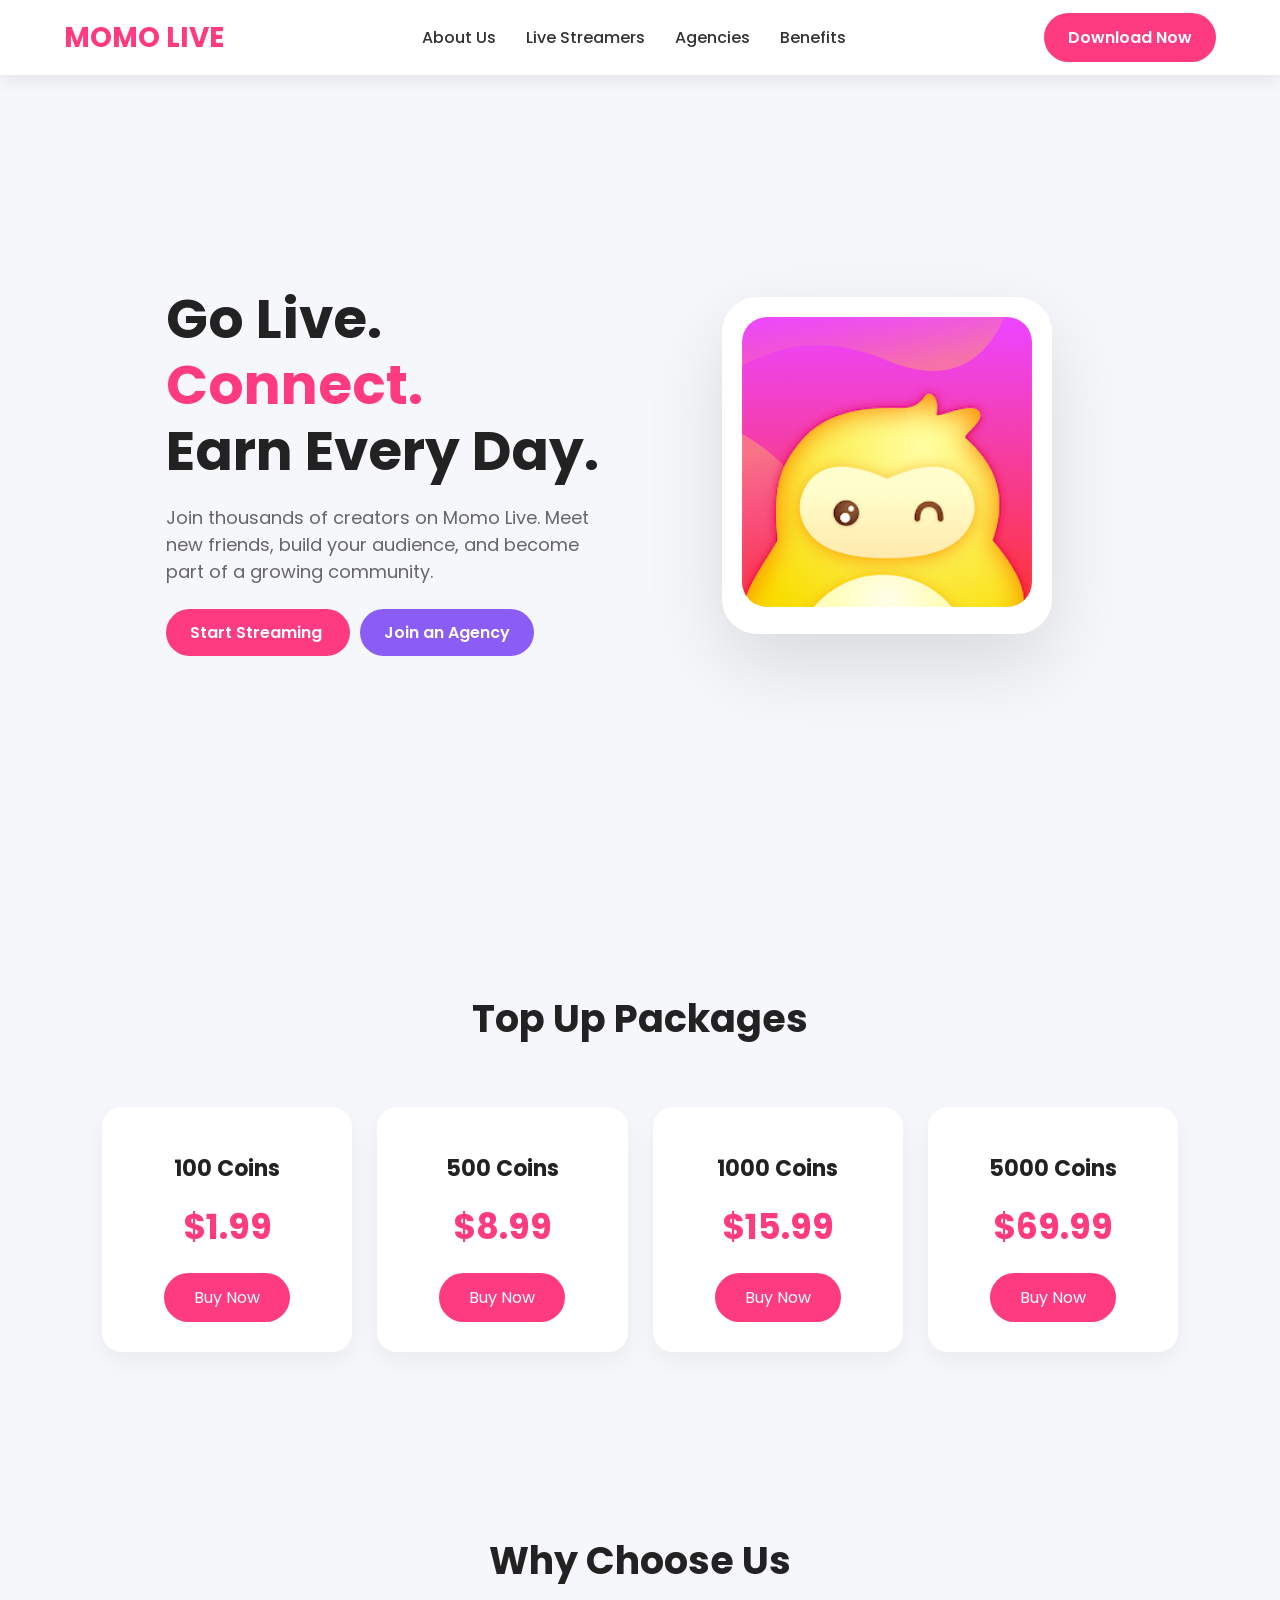
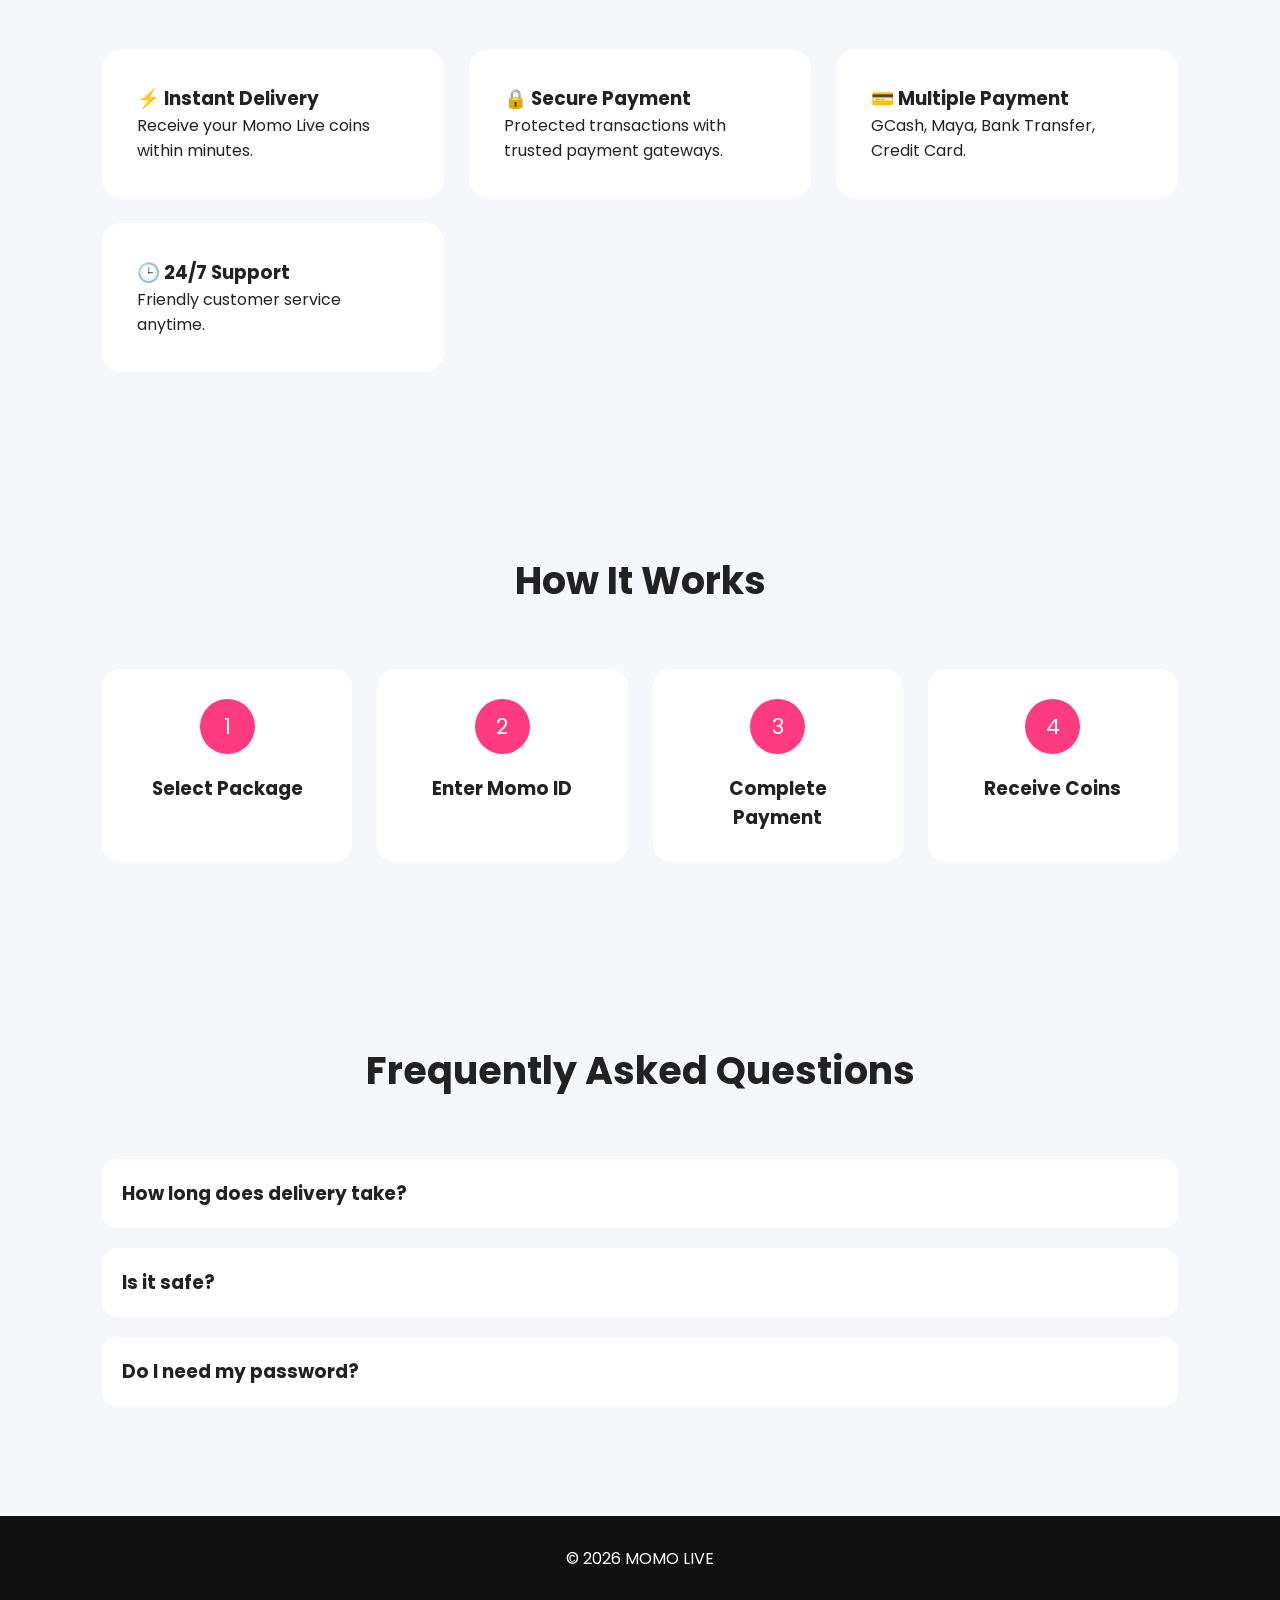
==== index.html @ b225cd43 "added" ====
<!DOCTYPE html>
<html lang="en">
<head>
<meta charset="UTF-8">
<meta name="viewport" content="width=device-width, initial-scale=1.0">

<title>Momo Live Top Up</title>

<link href="https://fonts.googleapis.com/css2?family=Poppins:wght@300;400;500;600;700&display=swap" rel="stylesheet">
<link rel="icon" type="image/webp" href="images/momo-icon.webp">
<style>

*{
margin:0;
padding:0;
box-sizing:border-box;
font-family:'Poppins',sans-serif;
}

html{
scroll-behavior:smooth;
}

body{
background:#f5f7fb;
color:#222;
}

header{
position:fixed;
top:0;
width:100%;
background:white;
box-shadow:0 5px 15px rgba(0,0,0,.08);
z-index:999;
}

nav{
width:90%;
margin:auto;
height:75px;
display:flex;
justify-content:space-between;
align-items:center;
}

.logo{
font-size:28px;
font-weight:700;
color:#ff3b7f;
}

nav ul{
display:flex;
gap:30px;
list-style:none;
}

nav a{
text-decoration:none;
color:#333;
font-weight:500;
transition:.3s;
}

nav a:hover{
color:#ff3b7f;
}

.btn{
background:#ff3b7f;
color:white;
padding:12px 24px;
border-radius:40px;
text-decoration:none;
font-weight:600;
transition:.3s;
}

.btn:hover{
background:#e92f6d;
transform:translateY(-3px);
}

.hero{
padding-top:120px;
width:90%;
margin:auto;
display:flex;
align-items:center;
justify-content:space-between;
min-height:100vh;
gap:40px;
}

.hero-text{
flex:1;
}

.hero-text h1{
font-size:55px;
line-height:1.2;
margin-bottom:20px;
}

.hero-text span{
color:#ff3b7f;
}

.hero-text p{
font-size:18px;
color:#666;
margin-bottom:35px;
}



.hero-image{
flex:1;
display:flex;
justify-content:center;
}


.phone{
width:330px;
background:white;
padding:20px;
border-radius:35px;
box-shadow:0 30px 80px rgba(0,0,0,.12);
}

.phone img{
width:100%;
border-radius:25px;
}

section{
padding:90px 8%;
}

.section-title{
text-align:center;
font-size:38px;
margin-bottom:60px;
}

.cards{
display:grid;
grid-template-columns:repeat(auto-fit,minmax(240px,1fr));
gap:25px;
}

.card{
background:white;
padding:30px;
border-radius:20px;
text-align:center;
transition:.35s;
box-shadow:0 10px 25px rgba(0,0,0,.05);
}

.card:hover{
transform:translateY(-10px);
box-shadow:0 20px 40px rgba(0,0,0,.12);
}

.card h2{
font-size:22px;
margin:15px 0;
}

.price{
font-size:35px;
font-weight:bold;
color:#ff3b7f;
}

.buy{
margin-top:20px;
display:inline-block;
padding:12px 30px;
background:#ff3b7f;
color:white;
text-decoration:none;
border-radius:50px;
}

.features{
display:grid;
grid-template-columns:repeat(auto-fit,minmax(260px,1fr));
gap:25px;
}

.feature{
background:white;
padding:35px;
border-radius:20px;
}

.feature i{
font-size:40px;
}

.steps{
display:grid;
grid-template-columns:repeat(auto-fit,minmax(220px,1fr));
gap:25px;
}

.step{
background:#fff;
padding:30px;
border-radius:18px;
text-align:center;
}

.number{
width:55px;
height:55px;
background:#ff3b7f;
color:white;
display:flex;
align-items:center;
justify-content:center;
margin:auto;
border-radius:50%;
font-size:22px;
margin-bottom:20px;
}

.faq-item{
background:white;
padding:20px;
margin-bottom:20px;
border-radius:15px;
cursor:pointer;
}

.answer{
display:none;
margin-top:15px;
color:#666;
}

footer{
background:#111;
color:white;
text-align:center;
padding:30px;
}

@media(max-width:900px){

header{
padding:10px 0;
}

nav{
width:95%;
flex-direction:column;
height:auto;
gap:15px;
padding:10px 0;
}

.logo{
font-size:24px;
}

nav ul{
display:flex;
flex-wrap:wrap;
justify-content:center;
gap:15px;
}

.hero{

padding-top:180px;

flex-direction:column-reverse;

text-align:center;

}

.hero-text{

width:100%;

}

.hero-text h1{

font-size:38px;

}

.hero-text p{

font-size:16px;

}

.hero-image{

width:100%;

}

.phone{

width:90%;

max-width:320px;

margin:auto;

}

.hero .btn{

display:block;

width:100%;

margin:15px auto;

}

.cards{

grid-template-columns:1fr;

}

.features{

grid-template-columns:1fr;

}

.steps{

grid-template-columns:1fr;

}

}



</style>

</head>

<body>

<header>

<nav>

<div class="logo">
MOMO LIVE
</div>

<ul>
<li><a href="#download">About Us</a></li>

<li><a href="#live">Live Streamers</a></li>

<li><a href="#agency">Agencies</a></li>

<li><a href="#benefits">Benefits</a></li>


</ul>

<a href="https://apkpure.net/momo-live-live-stream-chat/com.huixin.momo" target="_blank" class="btn">
Download Now
</a>

</nav>

</header>

<section class="hero">

<div class="hero-text">

<h1>

Go Live.
<br>

<span>Connect.</span>

<br>

Earn Every Day.

</h1>

<p>

Join thousands of creators on Momo Live.
Meet new friends, build your audience,
and become part of a growing community.

</p>

<a href="#" class="btn">
Start Streaming
</a>

<a href="agency.html" class="btn" style="margin-left:10px;background:#8b5cf6;">
Join an Agency
</a>

</div>

<div class="hero-image">

<div class="phone">

<img src="images/momo1.png?w=500" alt="">

</div>

</div>

</section>

<section id="packages">

<h2 class="section-title">
Top Up Packages
</h2>

<div class="cards">

<div class="card">
<h2>100 Coins</h2>
<div class="price">$1.99</div>
<a href="#" class="buy">Buy Now</a>
</div>

<div class="card">
<h2>500 Coins</h2>
<div class="price">$8.99</div>
<a href="#" class="buy">Buy Now</a>
</div>

<div class="card">
<h2>1000 Coins</h2>
<div class="price">$15.99</div>
<a href="#" class="buy">Buy Now</a>
</div>

<div class="card">
<h2>5000 Coins</h2>
<div class="price">$69.99</div>
<a href="#" class="buy">Buy Now</a>
</div>

</div>

</section>

<section id="features">

<h2 class="section-title">
Why Choose Us
</h2>

<div class="features">

<div class="feature">

<h3>⚡ Instant Delivery</h3>

<p>
Receive your Momo Live coins within minutes.
</p>

</div>

<div class="feature">

<h3>🔒 Secure Payment</h3>

<p>
Protected transactions with trusted payment gateways.
</p>

</div>

<div class="feature">

<h3>💳 Multiple Payment</h3>

<p>
GCash, Maya, Bank Transfer, Credit Card.
</p>

</div>

<div class="feature">

<h3>🕒 24/7 Support</h3>

<p>
Friendly customer service anytime.
</p>

</div>

</div>

</section>

<section id="guide">

<h2 class="section-title">
How It Works
</h2>

<div class="steps">

<div class="step">

<div class="number">1</div>

<h3>Select Package</h3>

</div>

<div class="step">

<div class="number">2</div>

<h3>Enter Momo ID</h3>

</div>

<div class="step">

<div class="number">3</div>

<h3>Complete Payment</h3>

</div>

<div class="step">

<div class="number">4</div>

<h3>Receive Coins</h3>

</div>

</div>

</section>

<section id="faq">

<h2 class="section-title">
Frequently Asked Questions
</h2>

<div class="faq-item">

<h3>
How long does delivery take?
</h3>

<div class="answer">

Usually within 1-5 minutes.

</div>

</div>

<div class="faq-item">

<h3>
Is it safe?
</h3>

<div class="answer">

Yes. We use secure payment processing.

</div>

</div>

<div class="faq-item">

<h3>
Do I need my password?
</h3>

<div class="answer">

No. Only your Momo Live ID is required.

</div>

</div>

</section>

<footer>

© 2026 MOMO LIVE

</footer>

<script>

document.querySelectorAll(".faq-item").forEach(item=>{

item.addEventListener("click",()=>{

const answer=item.querySelector(".answer");

answer.style.display=
answer.style.display==="block"
?"none"
:"block";

});

});

const observer=new IntersectionObserver(entries=>{

entries.forEach(entry=>{

if(entry.isIntersecting){

entry.target.animate([

{opacity:0,transform:'translateY(40px)'},

{opacity:1,transform:'translateY(0px)'}

],{

duration:700,
fill:'forwards'

});

}

});

});

document.querySelectorAll(".card,.feature,.step").forEach(el=>observer.observe(el));

</script>

</body>
</html>
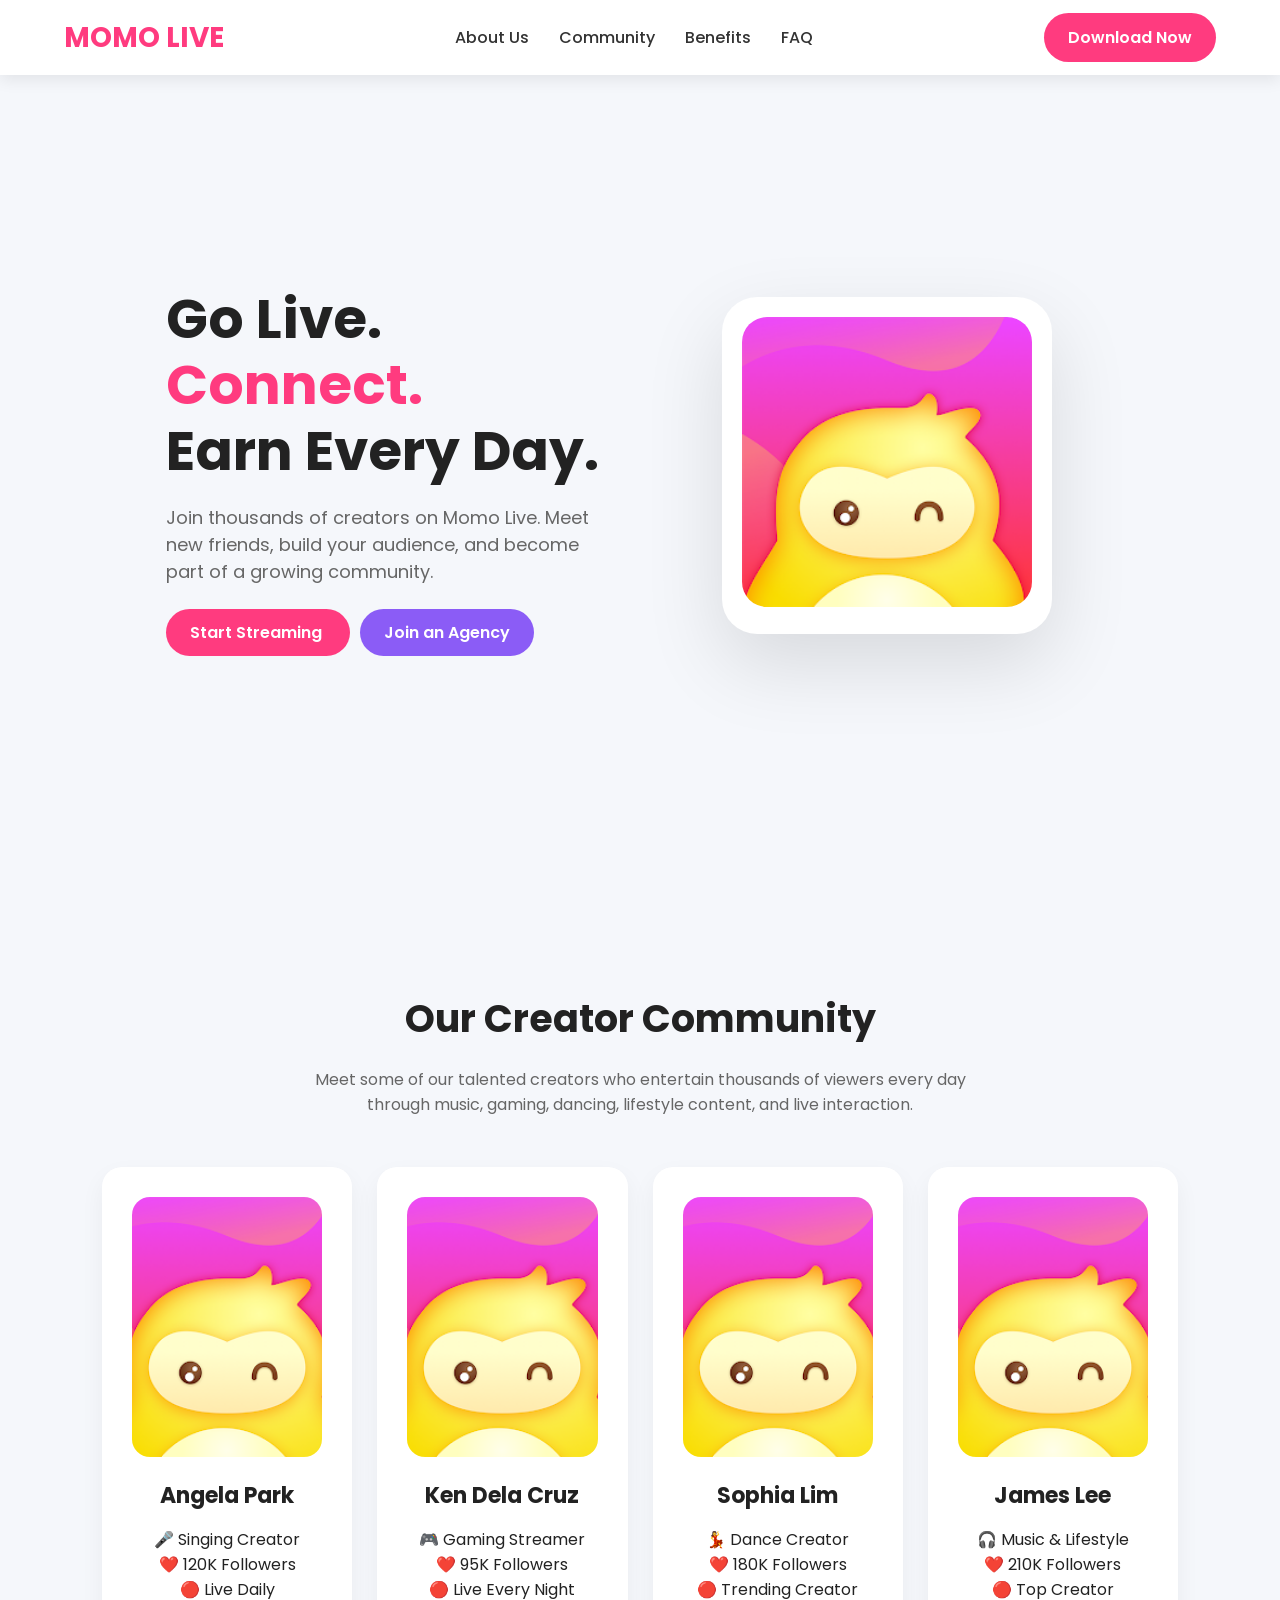
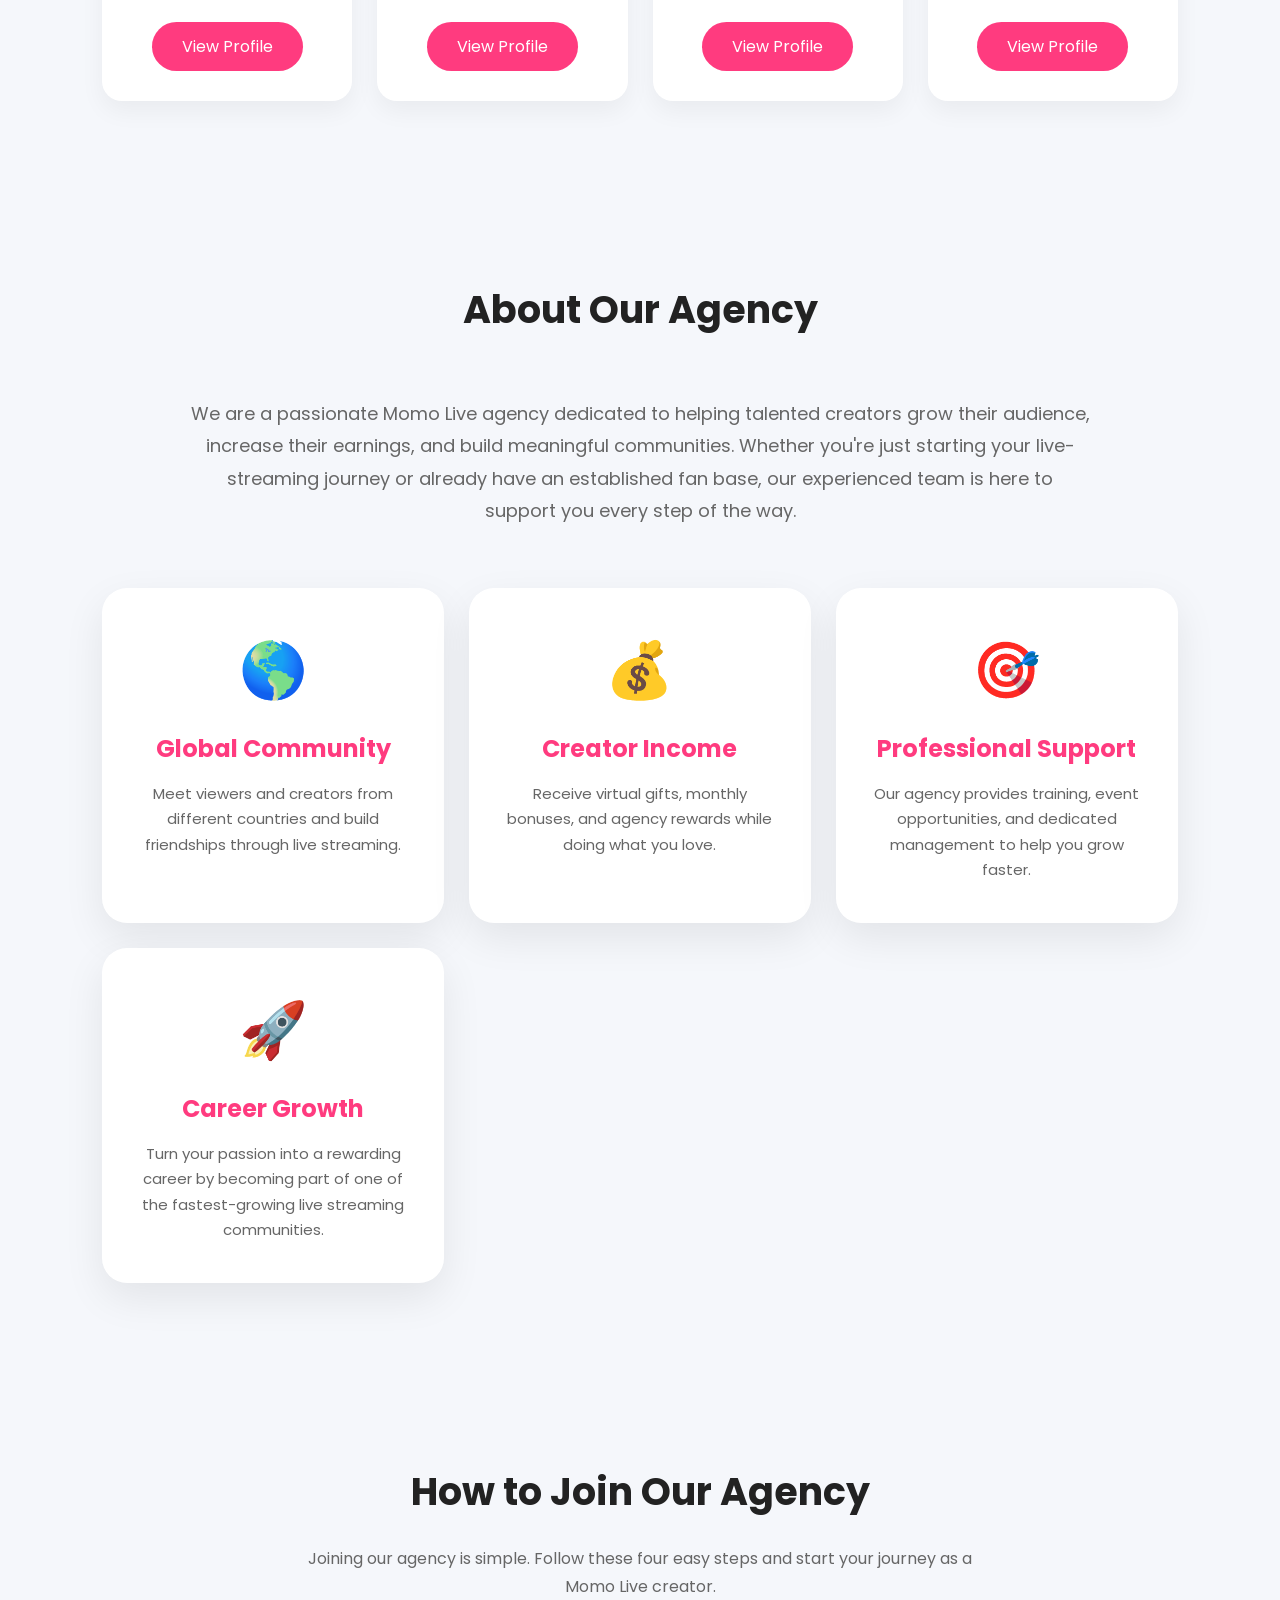
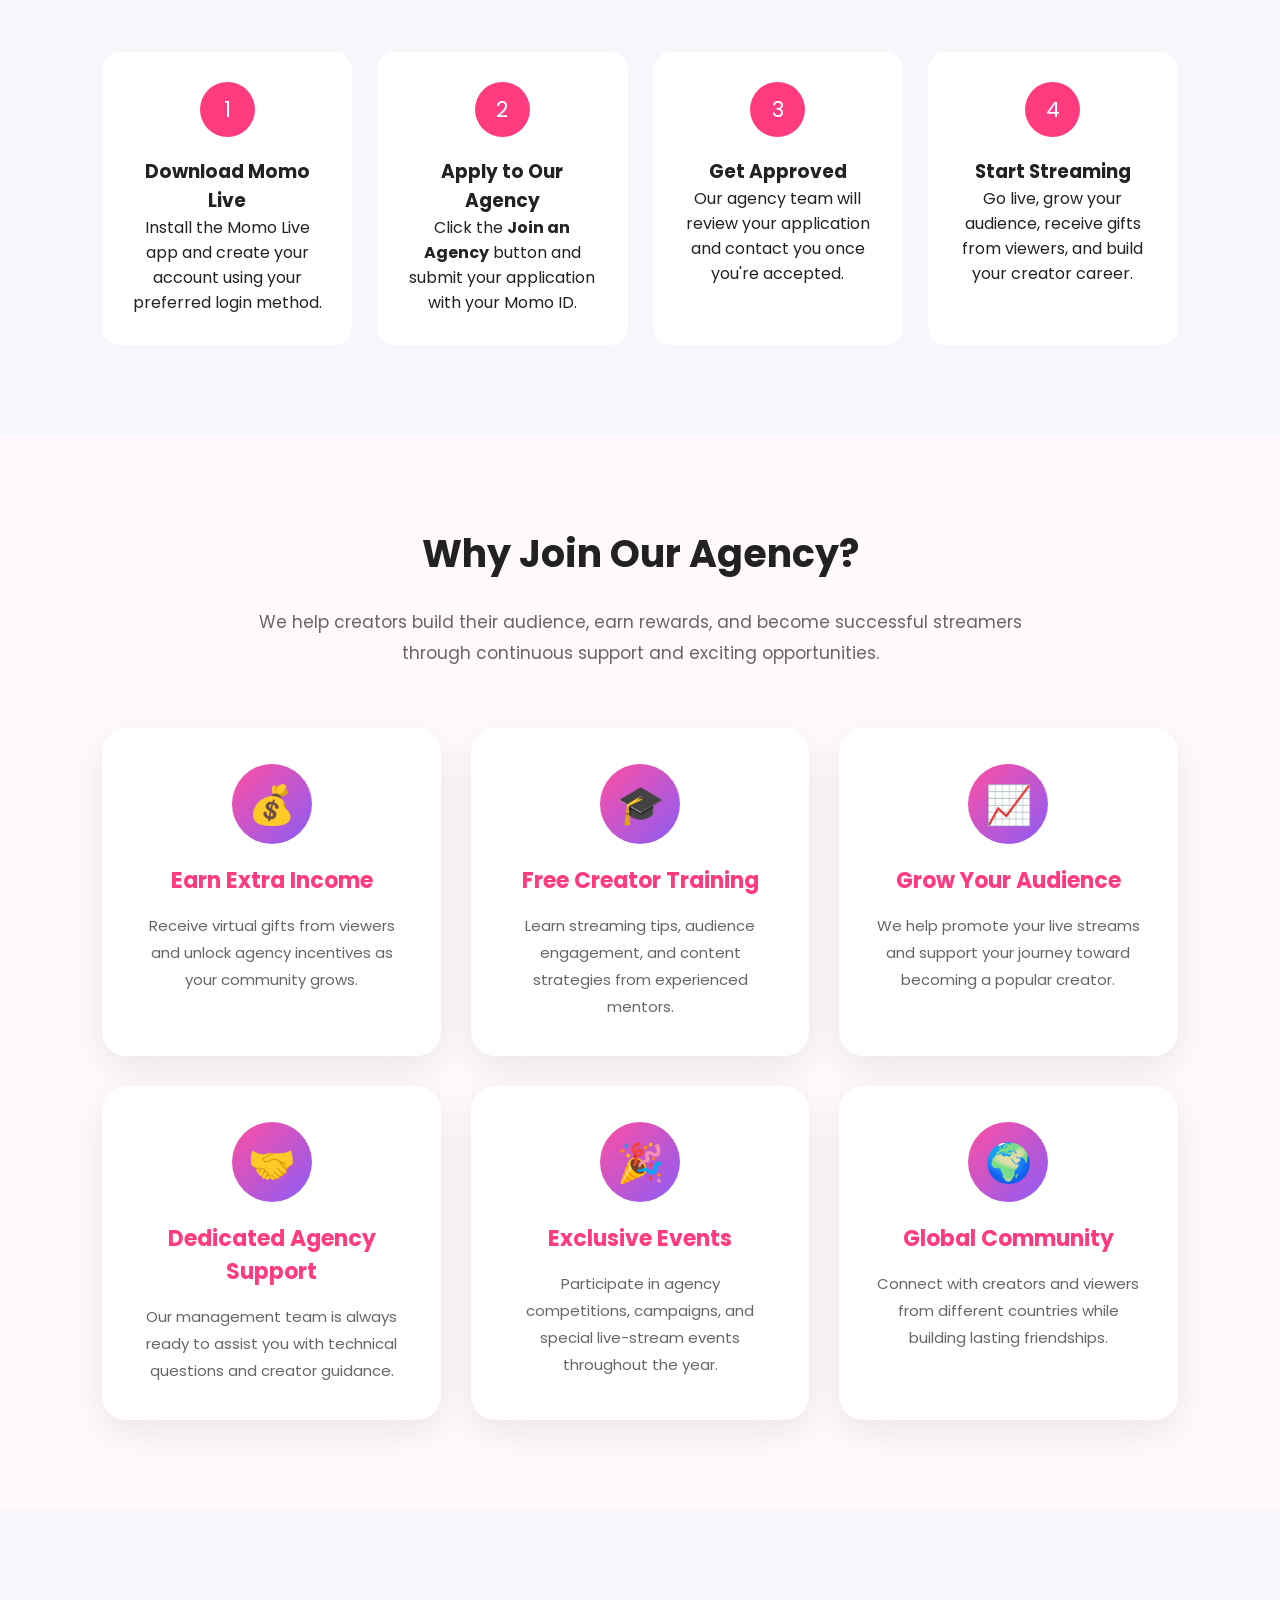
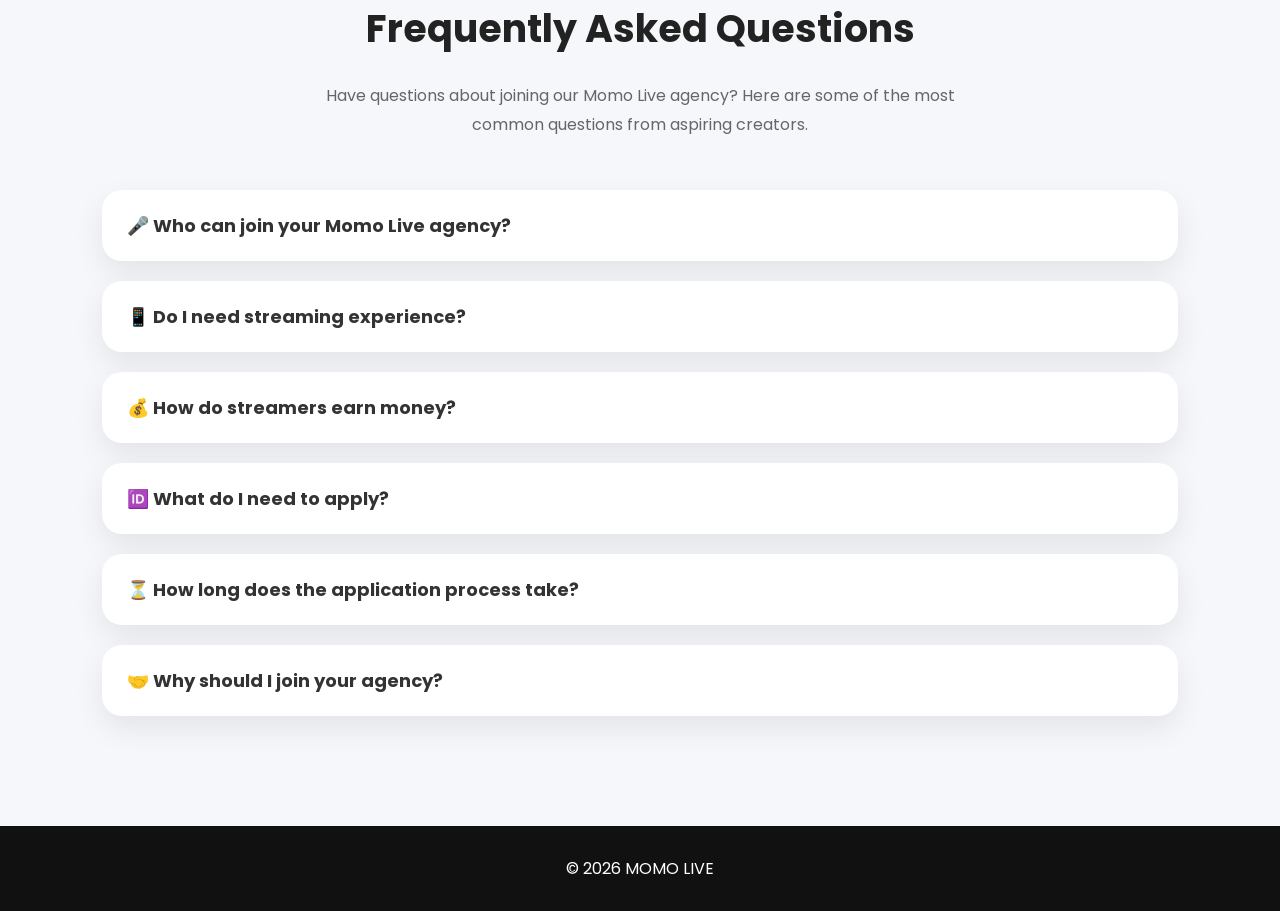
==== commit 7172ef0f: "update UI" ====
--- a/index.html
+++ b/index.html
@@ -4,354 +4,11 @@
 <meta charset="UTF-8">
 <meta name="viewport" content="width=device-width, initial-scale=1.0">
 
-<title>Momo Live Top Up</title>
+<title>Momo Live</title>
 
 <link href="https://fonts.googleapis.com/css2?family=Poppins:wght@300;400;500;600;700&display=swap" rel="stylesheet">
 <link rel="icon" type="image/webp" href="images/momo-icon.webp">
-<style>
-
-*{
-margin:0;
-padding:0;
-box-sizing:border-box;
-font-family:'Poppins',sans-serif;
-}
-
-html{
-scroll-behavior:smooth;
-}
-
-body{
-background:#f5f7fb;
-color:#222;
-}
-
-header{
-position:fixed;
-top:0;
-width:100%;
-background:white;
-box-shadow:0 5px 15px rgba(0,0,0,.08);
-z-index:999;
-}
-
-nav{
-width:90%;
-margin:auto;
-height:75px;
-display:flex;
-justify-content:space-between;
-align-items:center;
-}
-
-.logo{
-font-size:28px;
-font-weight:700;
-color:#ff3b7f;
-}
-
-nav ul{
-display:flex;
-gap:30px;
-list-style:none;
-}
-
-nav a{
-text-decoration:none;
-color:#333;
-font-weight:500;
-transition:.3s;
-}
-
-nav a:hover{
-color:#ff3b7f;
-}
-
-.btn{
-background:#ff3b7f;
-color:white;
-padding:12px 24px;
-border-radius:40px;
-text-decoration:none;
-font-weight:600;
-transition:.3s;
-}
-
-.btn:hover{
-background:#e92f6d;
-transform:translateY(-3px);
-}
-
-.hero{
-padding-top:120px;
-width:90%;
-margin:auto;
-display:flex;
-align-items:center;
-justify-content:space-between;
-min-height:100vh;
-gap:40px;
-}
-
-.hero-text{
-flex:1;
-}
-
-.hero-text h1{
-font-size:55px;
-line-height:1.2;
-margin-bottom:20px;
-}
-
-.hero-text span{
-color:#ff3b7f;
-}
-
-.hero-text p{
-font-size:18px;
-color:#666;
-margin-bottom:35px;
-}
-
-
-
-.hero-image{
-flex:1;
-display:flex;
-justify-content:center;
-}
-
-
-.phone{
-width:330px;
-background:white;
-padding:20px;
-border-radius:35px;
-box-shadow:0 30px 80px rgba(0,0,0,.12);
-}
-
-.phone img{
-width:100%;
-border-radius:25px;
-}
-
-section{
-padding:90px 8%;
-}
-
-.section-title{
-text-align:center;
-font-size:38px;
-margin-bottom:60px;
-}
-
-.cards{
-display:grid;
-grid-template-columns:repeat(auto-fit,minmax(240px,1fr));
-gap:25px;
-}
-
-.card{
-background:white;
-padding:30px;
-border-radius:20px;
-text-align:center;
-transition:.35s;
-box-shadow:0 10px 25px rgba(0,0,0,.05);
-}
-
-.card:hover{
-transform:translateY(-10px);
-box-shadow:0 20px 40px rgba(0,0,0,.12);
-}
-
-.card h2{
-font-size:22px;
-margin:15px 0;
-}
-
-.price{
-font-size:35px;
-font-weight:bold;
-color:#ff3b7f;
-}
-
-.buy{
-margin-top:20px;
-display:inline-block;
-padding:12px 30px;
-background:#ff3b7f;
-color:white;
-text-decoration:none;
-border-radius:50px;
-}
-
-.features{
-display:grid;
-grid-template-columns:repeat(auto-fit,minmax(260px,1fr));
-gap:25px;
-}
-
-.feature{
-background:white;
-padding:35px;
-border-radius:20px;
-}
-
-.feature i{
-font-size:40px;
-}
-
-.steps{
-display:grid;
-grid-template-columns:repeat(auto-fit,minmax(220px,1fr));
-gap:25px;
-}
-
-.step{
-background:#fff;
-padding:30px;
-border-radius:18px;
-text-align:center;
-}
-
-.number{
-width:55px;
-height:55px;
-background:#ff3b7f;
-color:white;
-display:flex;
-align-items:center;
-justify-content:center;
-margin:auto;
-border-radius:50%;
-font-size:22px;
-margin-bottom:20px;
-}
-
-.faq-item{
-background:white;
-padding:20px;
-margin-bottom:20px;
-border-radius:15px;
-cursor:pointer;
-}
-
-.answer{
-display:none;
-margin-top:15px;
-color:#666;
-}
-
-footer{
-background:#111;
-color:white;
-text-align:center;
-padding:30px;
-}
-
-@media(max-width:900px){
-
-header{
-padding:10px 0;
-}
-
-nav{
-width:95%;
-flex-direction:column;
-height:auto;
-gap:15px;
-padding:10px 0;
-}
-
-.logo{
-font-size:24px;
-}
-
-nav ul{
-display:flex;
-flex-wrap:wrap;
-justify-content:center;
-gap:15px;
-}
-
-.hero{
-
-padding-top:180px;
-
-flex-direction:column-reverse;
-
-text-align:center;
-
-}
-
-.hero-text{
-
-width:100%;
-
-}
-
-.hero-text h1{
-
-font-size:38px;
-
-}
-
-.hero-text p{
-
-font-size:16px;
-
-}
-
-.hero-image{
-
-width:100%;
-
-}
-
-.phone{
-
-width:90%;
-
-max-width:320px;
-
-margin:auto;
-
-}
-
-.hero .btn{
-
-display:block;
-
-width:100%;
-
-margin:15px auto;
-
-}
-
-.cards{
-
-grid-template-columns:1fr;
-
-}
-
-.features{
-
-grid-template-columns:1fr;
-
-}
-
-.steps{
-
-grid-template-columns:1fr;
-
-}
-
-}
-
-
-
-</style>
+<link rel="stylesheet" href="css/style.css">
 
 </head>
 
@@ -362,19 +19,18 @@
 <nav>
 
 <div class="logo">
-MOMO LIVE
+    MOMO LIVE
 </div>
 
 <ul>
-<li><a href="#download">About Us</a></li>
-
-<li><a href="#live">Live Streamers</a></li>
-
-<li><a href="#agency">Agencies</a></li>
-
-<li><a href="#benefits">Benefits</a></li>
-
-
+    <li><a href="#about">About Us</a></li>
+
+    <li><a href="#community">Community</a></li>
+
+
+    <li><a href="#benefits">Benefits</a></li>
+
+    <li><a href="#faq">FAQ</a></li>
 </ul>
 
 <a href="https://apkpure.net/momo-live-live-stream-chat/com.huixin.momo" target="_blank" class="btn">
@@ -410,7 +66,7 @@
 
 </p>
 
-<a href="#" class="btn">
+<a href="#guide" class="btn">
 Start Streaming
 </a>
 
@@ -432,86 +88,179 @@
 
 </section>
 
-<section id="packages">
+<section id="community">
 
 <h2 class="section-title">
-Top Up Packages
+Our Creator Community
 </h2>
 
+<p style="text-align:center;color:#666;margin-top:-40px;margin-bottom:50px;max-width:700px;margin-left:auto;margin-right:auto;">
+
+Meet some of our talented creators who entertain thousands of viewers every day through music, gaming, dancing, lifestyle content, and live interaction.
+
+</p>
+
 <div class="cards">
 
 <div class="card">
-<h2>100 Coins</h2>
-<div class="price">$1.99</div>
-<a href="#" class="buy">Buy Now</a>
+
+<img src="images/momo1.png" style="width:100%;height:260px;object-fit:cover;border-radius:18px;">
+
+<h2>Angela Park</h2>
+
+<p>🎤 Singing Creator</p>
+
+<p>❤️ 120K Followers</p>
+
+<p>🔴 Live Daily</p>
+
+<a href="#" class="buy">
+
+View Profile
+
+</a>
+
 </div>
 
 <div class="card">
-<h2>500 Coins</h2>
-<div class="price">$8.99</div>
-<a href="#" class="buy">Buy Now</a>
+
+<img src="images/momo1.png" style="width:100%;height:260px;object-fit:cover;border-radius:18px;">
+
+<h2>Ken Dela Cruz</h2>
+
+<p>🎮 Gaming Streamer</p>
+
+<p>❤️ 95K Followers</p>
+
+<p>🔴 Live Every Night</p>
+
+<a href="#" class="buy">
+
+View Profile
+
+</a>
+
 </div>
 
 <div class="card">
-<h2>1000 Coins</h2>
-<div class="price">$15.99</div>
-<a href="#" class="buy">Buy Now</a>
+
+<img src="images/momo1.png" style="width:100%;height:260px;object-fit:cover;border-radius:18px;">
+
+<h2>Sophia Lim</h2>
+
+<p>💃 Dance Creator</p>
+
+<p>❤️ 180K Followers</p>
+
+<p>🔴 Trending Creator</p>
+
+<a href="#" class="buy">
+
+View Profile
+
+</a>
+
 </div>
 
 <div class="card">
-<h2>5000 Coins</h2>
-<div class="price">$69.99</div>
-<a href="#" class="buy">Buy Now</a>
+
+<img src="images/momo1.png" style="width:100%;height:260px;object-fit:cover;border-radius:18px;">
+
+<h2>James Lee</h2>
+
+<p>🎧 Music & Lifestyle</p>
+
+<p>❤️ 210K Followers</p>
+
+<p>🔴 Top Creator</p>
+
+<a href="#" class="buy">
+
+View Profile
+
+</a>
+
 </div>
 
 </div>
 
 </section>
 
-<section id="features">
+<section id="about">
 
 <h2 class="section-title">
-Why Choose Us
+
+About Our Agency
+
 </h2>
 
+<p style="text-align:center;
+max-width:900px;
+margin:0 auto 60px;
+font-size:18px;
+color:#666;
+line-height:1.8;">
+
+We are a passionate Momo Live agency dedicated to helping talented creators grow their audience, increase their earnings, and build meaningful communities.
+
+Whether you're just starting your live-streaming journey or already have an established fan base, our experienced team is here to support you every step of the way.
+
+</p>
+
 <div class="features">
 
 <div class="feature">
 
-<h3>⚡ Instant Delivery</h3>
+<h1>🌎</h1>
+
+<h3>Global Community</h3>
 
 <p>
-Receive your Momo Live coins within minutes.
+
+Meet viewers and creators from different countries and build friendships through live streaming.
+
 </p>
 
 </div>
 
 <div class="feature">
 
-<h3>🔒 Secure Payment</h3>
+<h1>💰</h1>
+
+<h3>Creator Income</h3>
 
 <p>
-Protected transactions with trusted payment gateways.
+
+Receive virtual gifts, monthly bonuses, and agency rewards while doing what you love.
+
 </p>
 
 </div>
 
 <div class="feature">
 
-<h3>💳 Multiple Payment</h3>
+<h1>🎯</h1>
+
+<h3>Professional Support</h3>
 
 <p>
-GCash, Maya, Bank Transfer, Credit Card.
+
+Our agency provides training, event opportunities, and dedicated management to help you grow faster.
+
 </p>
 
 </div>
 
 <div class="feature">
 
-<h3>🕒 24/7 Support</h3>
+<h1>🚀</h1>
+
+<h3>Career Growth</h3>
 
 <p>
-Friendly customer service anytime.
+
+Turn your passion into a rewarding career by becoming part of one of the fastest-growing live streaming communities.
+
 </p>
 
 </div>
@@ -522,95 +271,214 @@
 
 <section id="guide">
 
-<h2 class="section-title">
-How It Works
-</h2>
-
-<div class="steps">
-
-<div class="step">
-
-<div class="number">1</div>
-
-<h3>Select Package</h3>
-
-</div>
-
-<div class="step">
-
-<div class="number">2</div>
-
-<h3>Enter Momo ID</h3>
-
-</div>
-
-<div class="step">
-
-<div class="number">3</div>
-
-<h3>Complete Payment</h3>
-
-</div>
-
-<div class="step">
-
-<div class="number">4</div>
-
-<h3>Receive Coins</h3>
-
-</div>
-
-</div>
+    <h2 class="section-title">
+        How to Join Our Agency
+    </h2>
+
+    <p style="
+        text-align:center;
+        max-width:700px;
+        margin:-35px auto 50px;
+        color:#666;
+        line-height:1.8;
+    ">
+        Joining our agency is simple. Follow these four easy steps and start your
+        journey as a Momo Live creator.
+    </p>
+
+    <div class="steps">
+
+        <div class="step">
+
+            <div class="number">1</div>
+
+            <h3>Download Momo Live</h3>
+
+            <p>
+                Install the Momo Live app and create your account using your preferred login method.
+            </p>
+
+        </div>
+
+        <div class="step">
+
+            <div class="number">2</div>
+
+            <h3>Apply to Our Agency</h3>
+
+            <p>
+                Click the <strong>Join an Agency</strong> button and submit your application with your Momo ID.
+            </p>
+
+        </div>
+
+        <div class="step">
+
+            <div class="number">3</div>
+
+            <h3>Get Approved</h3>
+
+            <p>
+                Our agency team will review your application and contact you once you're accepted.
+            </p>
+
+        </div>
+
+        <div class="step">
+
+            <div class="number">4</div>
+
+            <h3>Start Streaming</h3>
+
+            <p>
+                Go live, grow your audience, receive gifts from viewers, and build your creator career.
+            </p>
+
+        </div>
+
+    </div>
 
 </section>
 
+<section id="benefits">
+
+    <h2 class="section-title">
+        Why Join Our Agency?
+    </h2>
+
+    <p class="benefit-subtitle">
+        We help creators build their audience, earn rewards, and become successful streamers through continuous support and exciting opportunities.
+    </p>
+
+    <div class="benefit-grid">
+
+        <div class="benefit-card">
+            <div class="benefit-icon">💰</div>
+            <h3>Earn Extra Income</h3>
+            <p>
+                Receive virtual gifts from viewers and unlock agency incentives as your community grows.
+            </p>
+        </div>
+
+        <div class="benefit-card">
+            <div class="benefit-icon">🎓</div>
+            <h3>Free Creator Training</h3>
+            <p>
+                Learn streaming tips, audience engagement, and content strategies from experienced mentors.
+            </p>
+        </div>
+
+        <div class="benefit-card">
+            <div class="benefit-icon">📈</div>
+            <h3>Grow Your Audience</h3>
+            <p>
+                We help promote your live streams and support your journey toward becoming a popular creator.
+            </p>
+        </div>
+
+        <div class="benefit-card">
+            <div class="benefit-icon">🤝</div>
+            <h3>Dedicated Agency Support</h3>
+            <p>
+                Our management team is always ready to assist you with technical questions and creator guidance.
+            </p>
+        </div>
+
+        <div class="benefit-card">
+            <div class="benefit-icon">🎉</div>
+            <h3>Exclusive Events</h3>
+            <p>
+                Participate in agency competitions, campaigns, and special live-stream events throughout the year.
+            </p>
+        </div>
+
+        <div class="benefit-card">
+            <div class="benefit-icon">🌍</div>
+            <h3>Global Community</h3>
+            <p>
+                Connect with creators and viewers from different countries while building lasting friendships.
+            </p>
+        </div>
+
+    </div>
+
+</section>
+
 <section id="faq">
 
-<h2 class="section-title">
-Frequently Asked Questions
-</h2>
-
-<div class="faq-item">
-
-<h3>
-How long does delivery take?
-</h3>
-
-<div class="answer">
-
-Usually within 1-5 minutes.
-
-</div>
-
-</div>
-
-<div class="faq-item">
-
-<h3>
-Is it safe?
-</h3>
-
-<div class="answer">
-
-Yes. We use secure payment processing.
-
-</div>
-
-</div>
-
-<div class="faq-item">
-
-<h3>
-Do I need my password?
-</h3>
-
-<div class="answer">
-
-No. Only your Momo Live ID is required.
-
-</div>
-
-</div>
+    <h2 class="section-title">
+        Frequently Asked Questions
+    </h2>
+
+    <p style="
+        text-align:center;
+        max-width:700px;
+        margin:-35px auto 50px;
+        color:#666;
+        line-height:1.8;
+    ">
+        Have questions about joining our Momo Live agency? Here are some of the most common questions from aspiring creators.
+    </p>
+
+    <div class="faq-item">
+
+        <h3>🎤 Who can join your Momo Live agency?</h3>
+
+        <div class="answer">
+            Anyone who is passionate about live streaming, entertainment, gaming, singing, dancing, or connecting with people can apply. New creators are welcome.
+        </div>
+
+    </div>
+
+    <div class="faq-item">
+
+        <h3>📱 Do I need streaming experience?</h3>
+
+        <div class="answer">
+            No. Whether you're a beginner or an experienced creator, our agency provides guidance and support to help you grow.
+        </div>
+
+    </div>
+
+    <div class="faq-item">
+
+        <h3>💰 How do streamers earn money?</h3>
+
+        <div class="answer">
+            Streamers can earn through virtual gifts from viewers, agency incentives, official platform events, and other available creator programs.
+        </div>
+
+    </div>
+
+    <div class="faq-item">
+
+        <h3>🆔 What do I need to apply?</h3>
+
+        <div class="answer">
+            You only need your Momo Live account and Momo ID. After submitting your application, our agency team will review it and contact you.
+        </div>
+
+    </div>
+
+    <div class="faq-item">
+
+        <h3>⏳ How long does the application process take?</h3>
+
+        <div class="answer">
+            Most applications are reviewed within 24 to 48 hours. Our team will notify you once your application has been approved.
+        </div>
+
+    </div>
+
+    <div class="faq-item">
+
+        <h3>🤝 Why should I join your agency?</h3>
+
+        <div class="answer">
+            We provide creator guidance, community support, promotional opportunities, training, and help you grow your audience while enjoying your streaming journey.
+        </div>
+
+    </div>
 
 </section>
 
@@ -664,6 +532,9 @@
 
 document.querySelectorAll(".card,.feature,.step").forEach(el=>observer.observe(el));
 
+
+
+
 </script>
 
 </body>
--- a/css/style.css
+++ b/css/style.css
@@ -0,0 +1,524 @@
+*{
+margin:0;
+padding:0;
+box-sizing:border-box;
+font-family:'Poppins',sans-serif;
+}
+
+html{
+scroll-behavior:smooth;
+}
+
+body{
+background:#f5f7fb;
+color:#222;
+}
+
+header{
+position:fixed;
+top:0;
+width:100%;
+background:white;
+box-shadow:0 5px 15px rgba(0,0,0,.08);
+z-index:999;
+}
+
+nav{
+width:90%;
+margin:auto;
+height:75px;
+display:flex;
+justify-content:space-between;
+align-items:center;
+}
+
+.logo{
+font-size:28px;
+font-weight:700;
+color:#ff3b7f;
+}
+
+nav ul{
+display:flex;
+gap:30px;
+list-style:none;
+}
+
+nav a{
+text-decoration:none;
+color:#333;
+font-weight:500;
+transition:.3s;
+}
+
+nav a:hover{
+color:#ff3b7f;
+}
+
+.btn{
+background:#ff3b7f;
+color:white;
+padding:12px 24px;
+border-radius:40px;
+text-decoration:none;
+font-weight:600;
+transition:.3s;
+}
+
+.btn:hover{
+background:#e92f6d;
+transform:translateY(-3px);
+}
+
+.hero{
+padding-top:120px;
+width:90%;
+margin:auto;
+display:flex;
+align-items:center;
+justify-content:space-between;
+min-height:100vh;
+gap:40px;
+}
+
+.hero-text{
+flex:1;
+}
+
+.hero-text h1{
+font-size:55px;
+line-height:1.2;
+margin-bottom:20px;
+}
+
+.hero-text span{
+color:#ff3b7f;
+}
+
+.hero-text p{
+font-size:18px;
+color:#666;
+margin-bottom:35px;
+}
+
+
+
+.hero-image{
+flex:1;
+display:flex;
+justify-content:center;
+}
+
+
+.phone{
+width:330px;
+background:white;
+padding:20px;
+border-radius:35px;
+box-shadow:0 30px 80px rgba(0,0,0,.12);
+}
+
+.phone img{
+width:100%;
+border-radius:25px;
+}
+
+section{
+padding:90px 8%;
+}
+
+.section-title{
+text-align:center;
+font-size:38px;
+margin-bottom:60px;
+}
+
+.cards{
+display:grid;
+grid-template-columns:repeat(auto-fit,minmax(240px,1fr));
+gap:25px;
+}
+
+.card{
+background:white;
+padding:30px;
+border-radius:20px;
+text-align:center;
+transition:.35s;
+box-shadow:0 10px 25px rgba(0,0,0,.05);
+}
+
+.card:hover{
+transform:translateY(-10px);
+box-shadow:0 20px 40px rgba(0,0,0,.12);
+}
+
+.card h2{
+font-size:22px;
+margin:15px 0;
+}
+
+.price{
+font-size:35px;
+font-weight:bold;
+color:#ff3b7f;
+}
+
+.buy{
+margin-top:20px;
+display:inline-block;
+padding:12px 30px;
+background:#ff3b7f;
+color:white;
+text-decoration:none;
+border-radius:50px;
+}
+
+.features{
+display:grid;
+grid-template-columns:repeat(auto-fit,minmax(260px,1fr));
+gap:25px;
+}
+
+.feature{
+
+background:white;
+
+padding:40px 30px;
+
+border-radius:25px;
+
+text-align:center;
+
+box-shadow:0 15px 40px rgba(0,0,0,.08);
+
+transition:.35s;
+
+}
+
+.feature:hover{
+
+transform:translateY(-12px);
+
+box-shadow:0 25px 60px rgba(255,78,166,.18);
+
+}
+
+.feature h1{
+
+font-size:55px;
+
+margin-bottom:20px;
+
+}
+
+.feature h3{
+
+margin-bottom:15px;
+
+font-size:24px;
+
+color:#ff3b7f;
+
+}
+
+.feature p{
+
+line-height:1.7;
+
+color:#666;
+
+font-size:15px;
+
+}
+
+.steps{
+display:grid;
+grid-template-columns:repeat(auto-fit,minmax(220px,1fr));
+gap:25px;
+}
+
+.step{
+background:#fff;
+padding:30px;
+border-radius:18px;
+text-align:center;
+}
+
+.number{
+width:55px;
+height:55px;
+background:#ff3b7f;
+color:white;
+display:flex;
+align-items:center;
+justify-content:center;
+margin:auto;
+border-radius:50%;
+font-size:22px;
+margin-bottom:20px;
+}
+
+#benefits{
+
+background:#fff8fc;
+
+}
+
+.benefit-subtitle{
+
+max-width:800px;
+
+margin:-35px auto 60px;
+
+text-align:center;
+
+color:#666;
+
+font-size:17px;
+
+line-height:1.8;
+
+}
+
+.benefit-grid{
+
+display:grid;
+
+grid-template-columns:repeat(auto-fit,minmax(280px,1fr));
+
+gap:30px;
+
+}
+
+.benefit-card{
+
+background:white;
+
+padding:35px;
+
+border-radius:24px;
+
+text-align:center;
+
+box-shadow:0 12px 35px rgba(0,0,0,.08);
+
+transition:.35s;
+
+border:1px solid rgba(255,255,255,.4);
+
+}
+
+.benefit-card:hover{
+
+transform:translateY(-10px);
+
+box-shadow:0 25px 50px rgba(255,79,162,.18);
+
+}
+
+.benefit-icon{
+
+width:80px;
+
+height:80px;
+
+margin:auto;
+
+border-radius:50%;
+
+display:flex;
+
+align-items:center;
+
+justify-content:center;
+
+font-size:38px;
+
+background:linear-gradient(135deg,#ff4fa2,#8b5cf6);
+
+color:white;
+
+margin-bottom:20px;
+
+}
+
+.benefit-card h3{
+
+margin-bottom:15px;
+
+color:#ff3b7f;
+
+font-size:22px;
+
+}
+
+.benefit-card p{
+
+color:#666;
+
+line-height:1.8;
+
+font-size:15px;
+
+}
+
+.faq-item{
+
+    background:#fff;
+    border-radius:20px;
+    padding:22px 25px;
+    margin-bottom:20px;
+    cursor:pointer;
+
+    box-shadow:0 12px 30px rgba(0,0,0,.08);
+
+    transition:.3s;
+
+}
+
+.faq-item:hover{
+
+    transform:translateY(-4px);
+
+    box-shadow:0 20px 40px rgba(255,79,162,.15);
+
+}
+
+.faq-item h3{
+
+    display:flex;
+    justify-content:space-between;
+    align-items:center;
+
+    font-size:18px;
+
+    color:#333;
+
+}
+
+.answer{
+
+    display:none;
+
+    margin-top:18px;
+
+    color:#666;
+
+    line-height:1.8;
+
+    font-size:15px;
+
+    border-top:1px solid #eee;
+
+    padding-top:15px;
+
+}
+
+footer{
+background:#111;
+color:white;
+text-align:center;
+padding:30px;
+}
+
+@media(max-width:900px){
+
+header{
+padding:10px 0;
+}
+
+nav{
+width:95%;
+flex-direction:column;
+height:auto;
+gap:15px;
+padding:10px 0;
+}
+
+.logo .a{
+font-size:24px;
+}
+
+nav ul{
+display:flex;
+flex-wrap:wrap;
+justify-content:center;
+gap:15px;
+}
+
+.hero{
+
+padding-top:180px;
+
+flex-direction:column-reverse;
+
+text-align:center;
+
+}
+
+.hero-text{
+
+width:100%;
+
+}
+
+.hero-text h1{
+
+font-size:38px;
+
+}
+
+.hero-text p{
+
+font-size:16px;
+
+}
+
+.hero-image{
+
+width:100%;
+
+}
+
+.phone{
+
+width:90%;
+
+max-width:320px;
+
+margin:auto;
+
+}
+
+.hero .btn{
+
+display:block;
+
+width:100%;
+
+margin:15px auto;
+
+}
+
+.cards{
+
+grid-template-columns:1fr;
+
+}
+
+.features{
+
+grid-template-columns:1fr;
+
+}
+
+.steps{
+
+grid-template-columns:1fr;
+
+}
+
+}
+
+
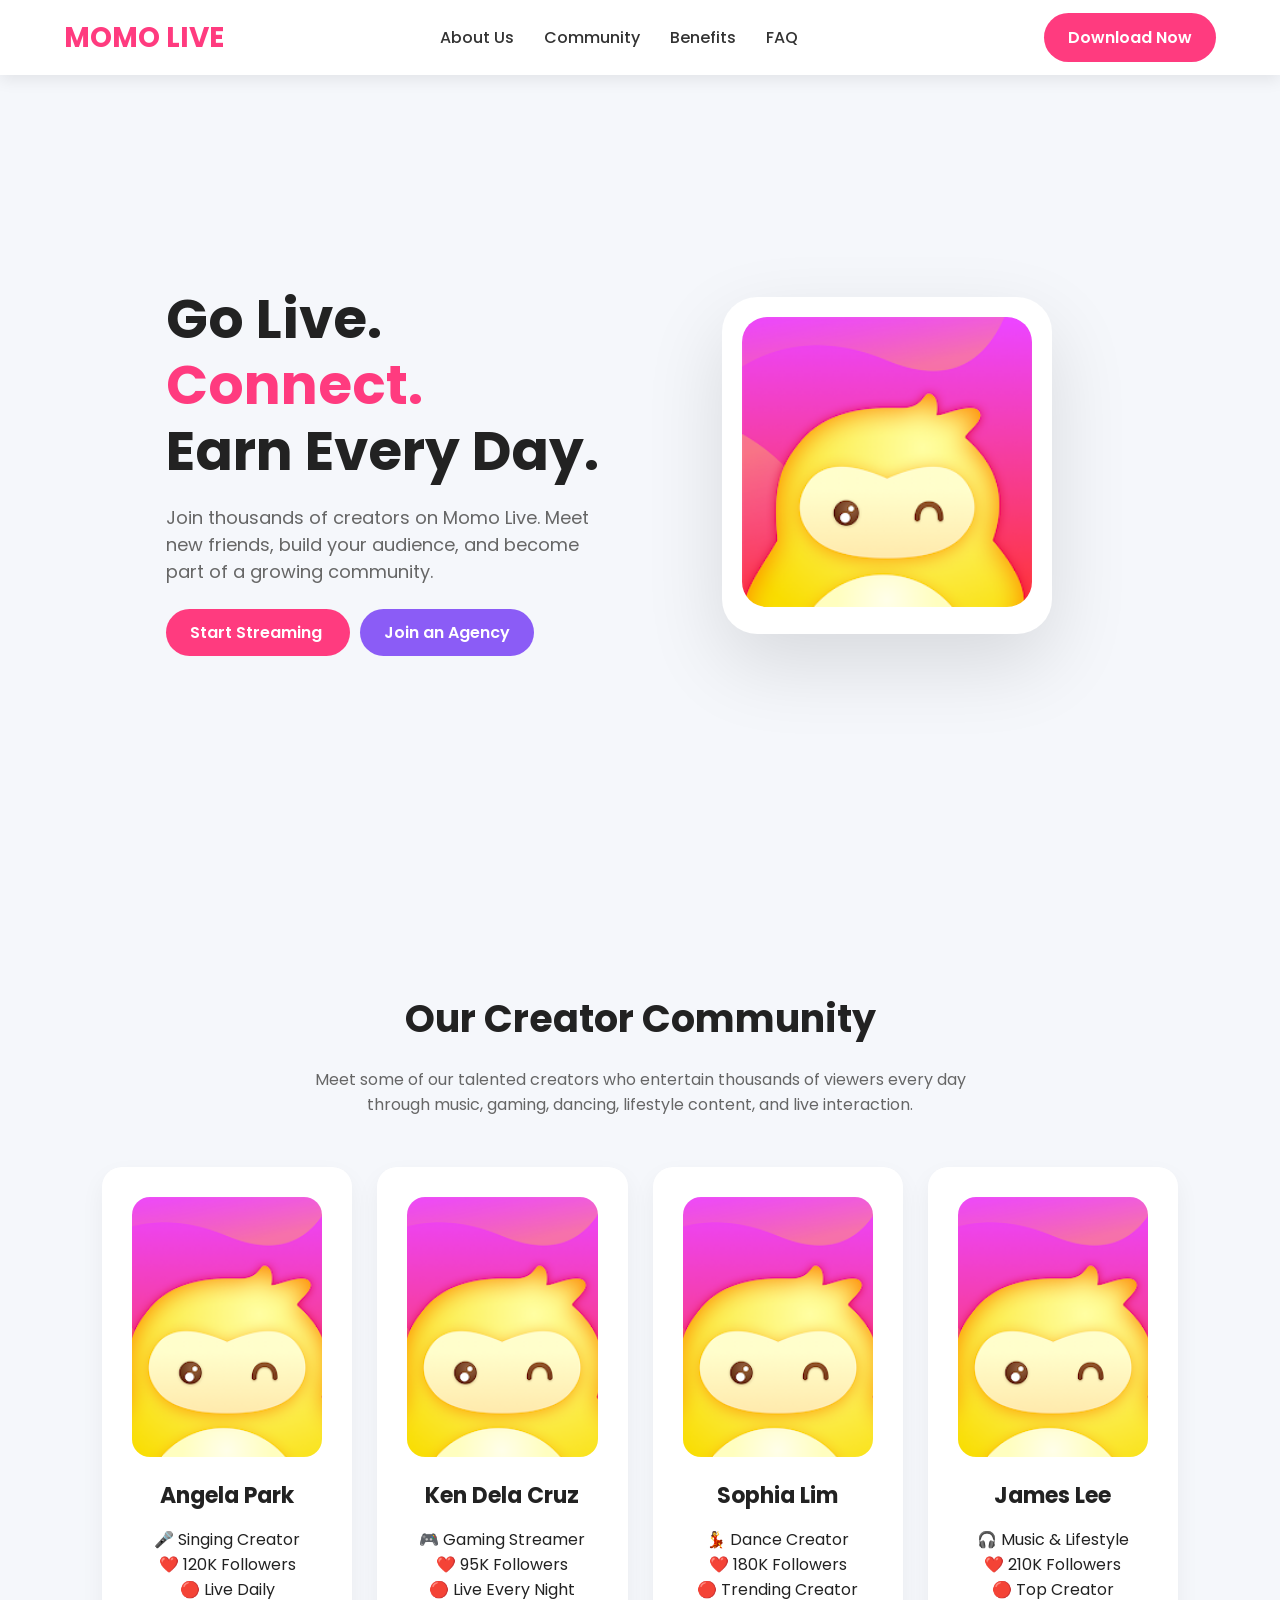
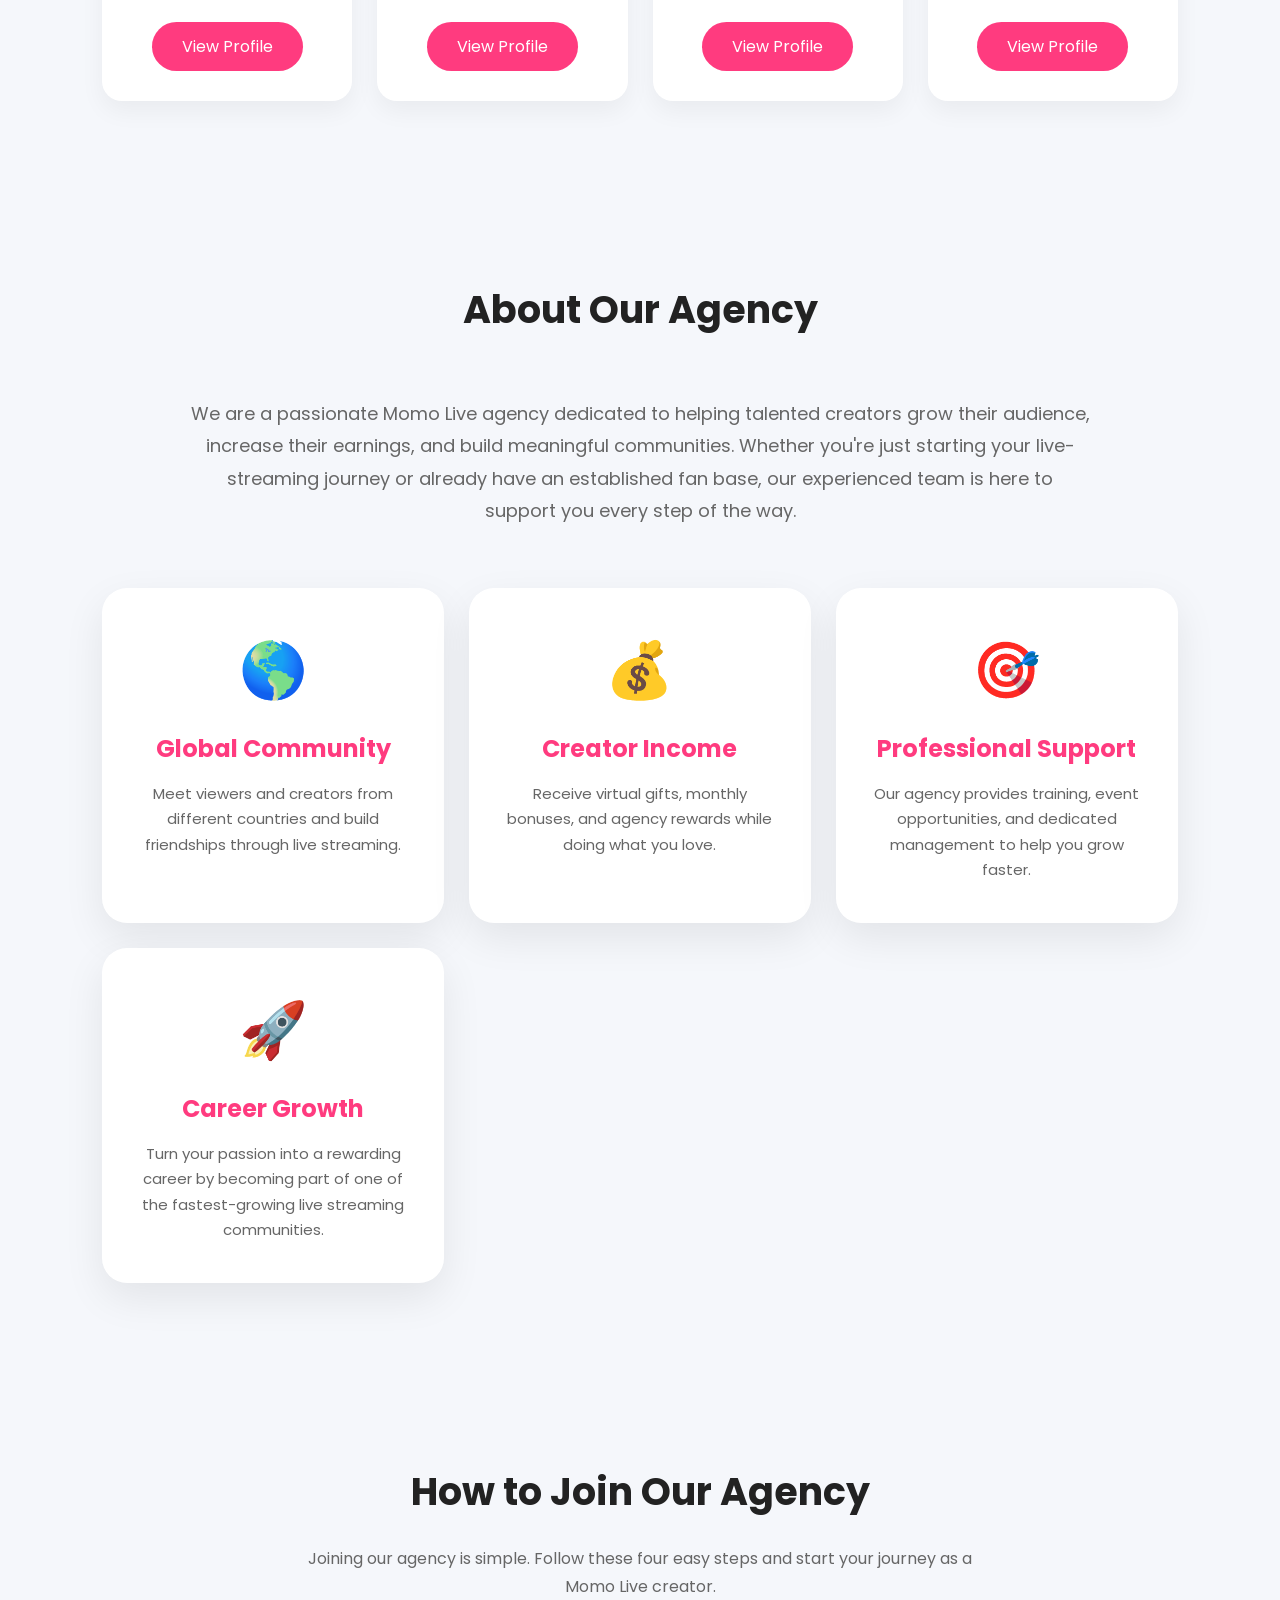
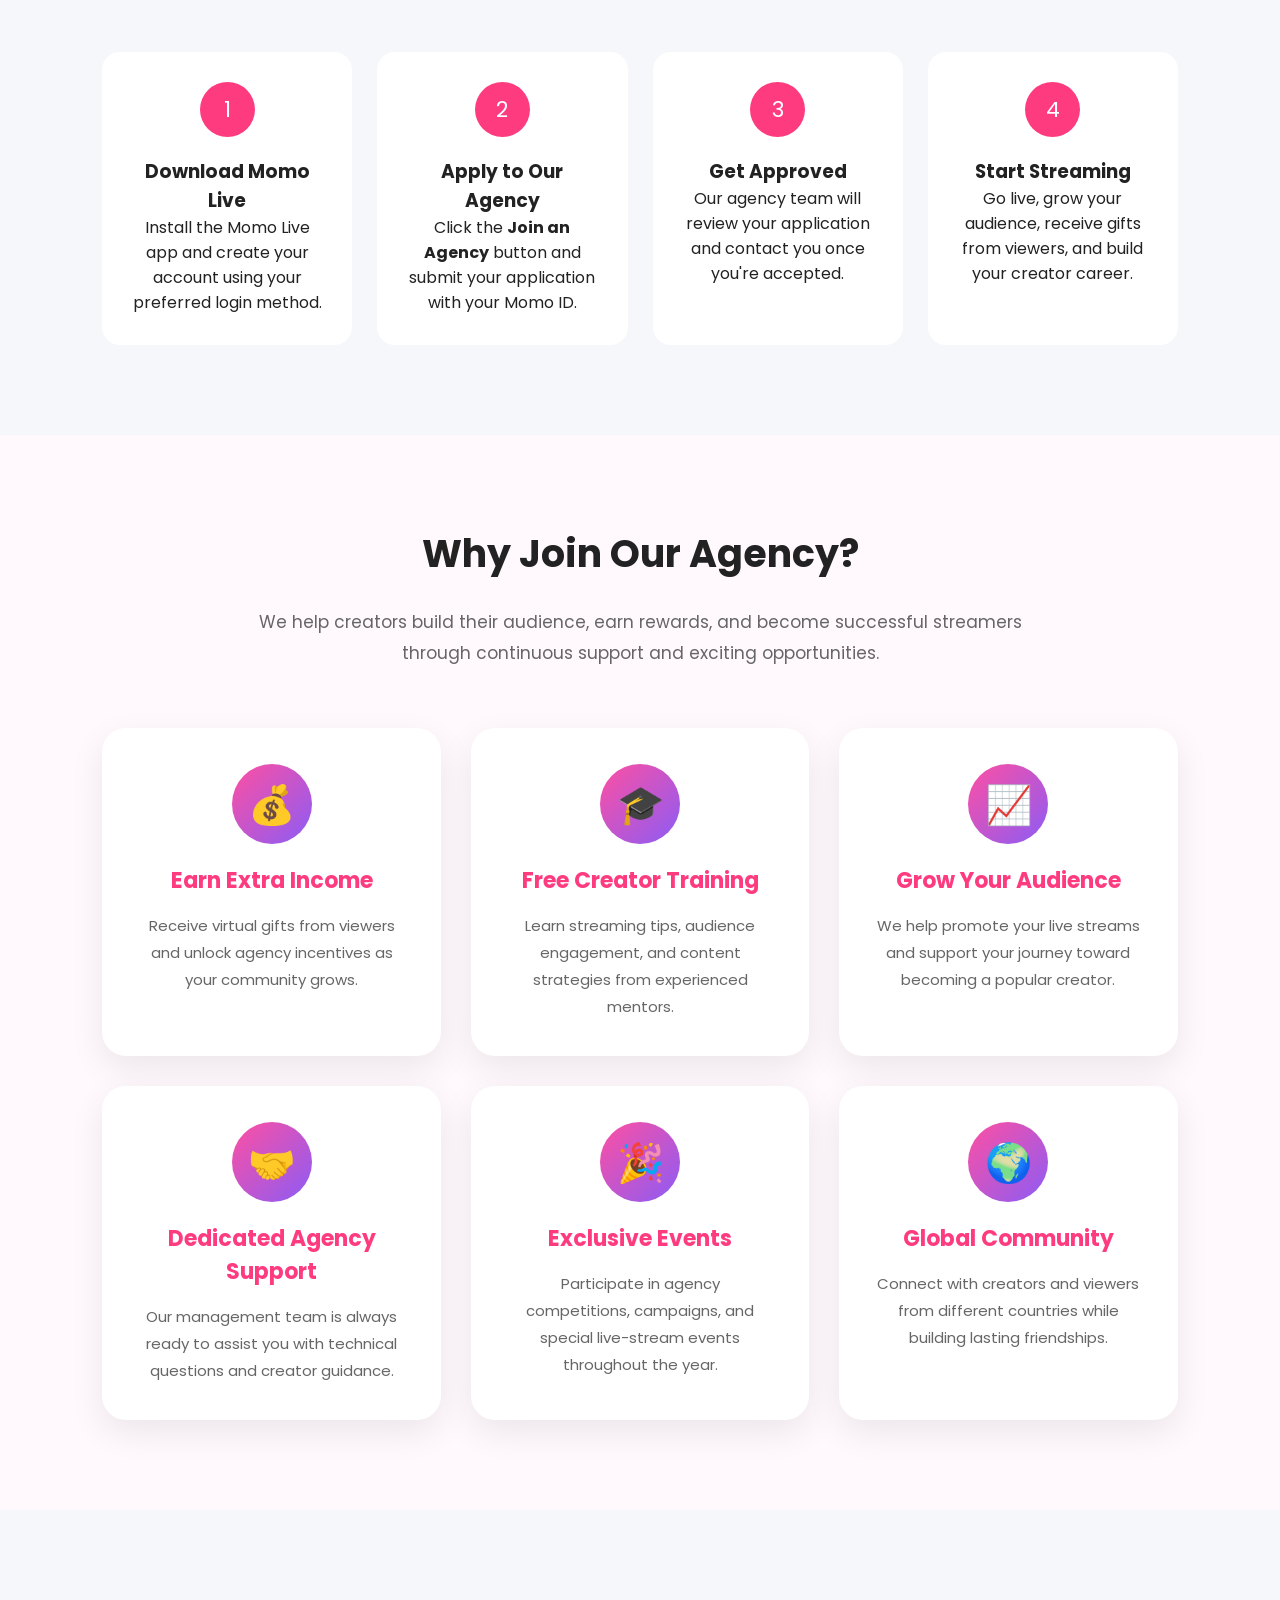
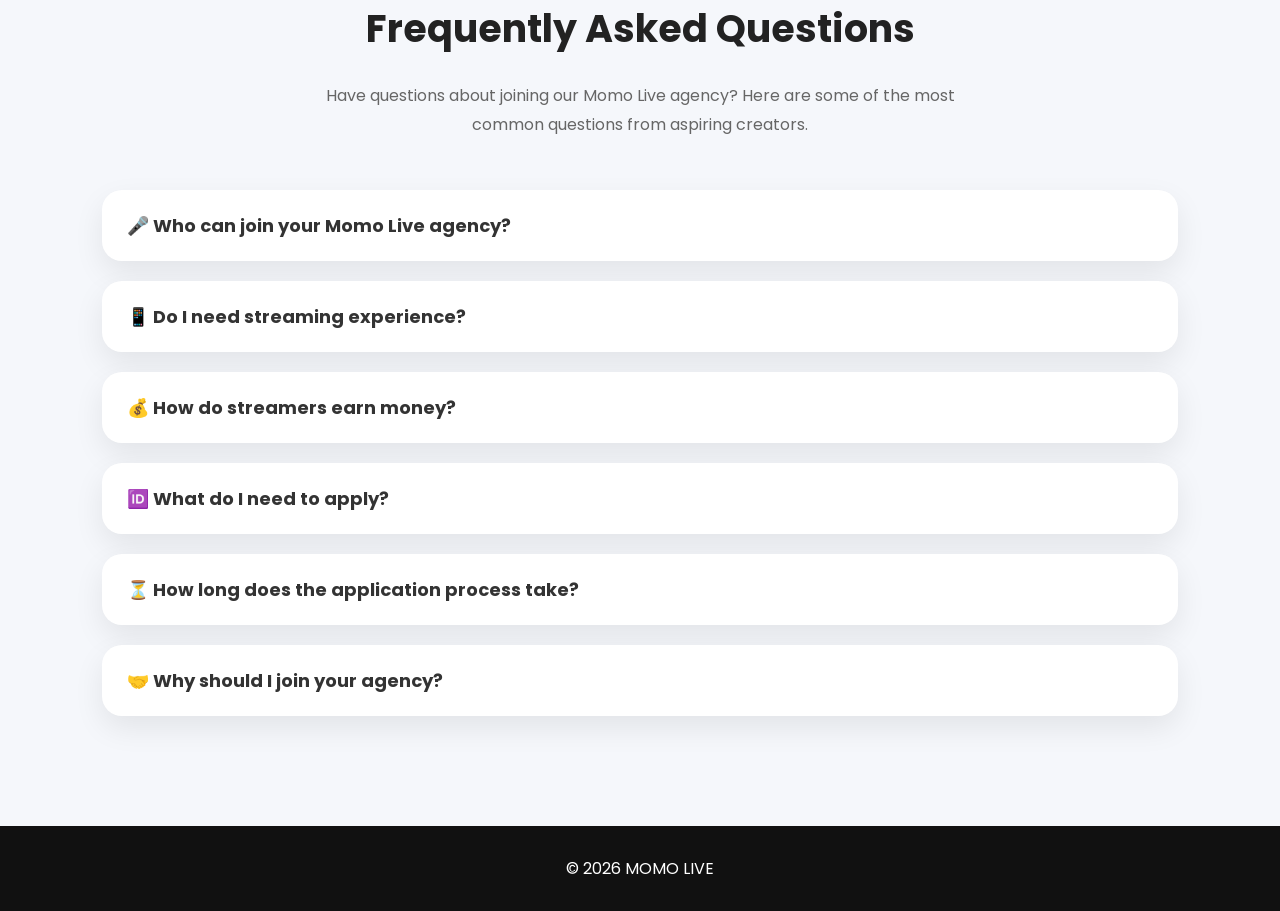
==== commit 4afba782: "fixed" ====
--- a/index.html
+++ b/index.html
@@ -18,28 +18,55 @@
 
 <nav>
 
-<div class="logo">
-    MOMO LIVE
-</div>
-
-<ul>
-    <li><a href="#about">About Us</a></li>
-
-    <li><a href="#community">Community</a></li>
-
-
-    <li><a href="#benefits">Benefits</a></li>
-
-    <li><a href="#faq">FAQ</a></li>
-</ul>
-
-<a href="https://apkpure.net/momo-live-live-stream-chat/com.huixin.momo" target="_blank" class="btn">
-Download Now
-</a>
+    <div class="logo">
+        MOMO LIVE
+    </div>
+
+    <div class="menu-toggle" id="menu-toggle">
+
+        <span></span>
+        <span></span>
+        <span></span>
+
+    </div>
+
+    <ul id="nav-links">
+
+        <li><a href="#about">About Us</a></li>
+
+        <li><a href="#community">Community</a></li>
+
+        <li><a href="#benefits">Benefits</a></li>
+
+        <li><a href="#faq">FAQ</a></li>
+
+        <li>
+
+            <a href="https://apkpure.net/momo-live-live-stream-chat/com.huixin.momo"
+               target="_blank"
+               class="mobile-download">
+
+               Download App
+
+            </a>
+
+        </li>
+
+    </ul>
+
+    <a href="https://apkpure.net/momo-live-live-stream-chat/com.huixin.momo"
+       target="_blank"
+       class="btn desktop-btn">
+
+        Download Now
+
+    </a>
 
 </nav>
 
 </header>
+
+<div class="overlay" id="overlay"></div>
 
 <section class="hero">
 
@@ -488,54 +515,7 @@
 
 </footer>
 
-<script>
-
-document.querySelectorAll(".faq-item").forEach(item=>{
-
-item.addEventListener("click",()=>{
-
-const answer=item.querySelector(".answer");
-
-answer.style.display=
-answer.style.display==="block"
-?"none"
-:"block";
-
-});
-
-});
-
-const observer=new IntersectionObserver(entries=>{
-
-entries.forEach(entry=>{
-
-if(entry.isIntersecting){
-
-entry.target.animate([
-
-{opacity:0,transform:'translateY(40px)'},
-
-{opacity:1,transform:'translateY(0px)'}
-
-],{
-
-duration:700,
-fill:'forwards'
-
-});
-
-}
-
-});
-
-});
-
-document.querySelectorAll(".card,.feature,.step").forEach(el=>observer.observe(el));
-
-
-
-
-</script>
+<script src="js/index.js"></script>
 
 </body>
 </html>
--- a/css/style.css
+++ b/css/style.css
@@ -70,6 +70,77 @@
 transform:translateY(-3px);
 }
 
+
+
+.menu-toggle{
+
+display:none;
+
+width:35px;
+
+cursor:pointer;
+
+z-index:1001;
+
+}
+
+.menu-toggle span{
+
+display:block;
+
+height:3px;
+
+background:#ff3b7f;
+
+margin:7px 0;
+
+border-radius:10px;
+
+transition:.35s;
+
+}
+
+.mobile-download{
+
+display:none;
+
+}
+ 
+
+.overlay{
+
+position:fixed;
+
+top:0;
+left:0;
+
+width:100%;
+height:100%;
+
+background:rgba(0,0,0,.45);
+
+opacity:0;
+
+visibility:hidden;
+
+pointer-events:none;
+
+transition:.35s;
+
+z-index:998;
+
+}
+
+.overlay.active{
+
+opacity:1;
+visibility:visible;
+pointer-events:auto;
+
+}
+
+
+
 .hero{
 padding-top:120px;
 width:90%;
@@ -429,19 +500,28 @@
 }
 
 nav{
+
 width:95%;
-flex-direction:column;
-height:auto;
-gap:15px;
-padding:10px 0;
-}
-
-.logo .a{
+
+display:flex;
+
+justify-content:space-between;
+
+align-items:center;
+
+height:70px;
+
+}
+
+
+
+.logo{
 font-size:24px;
 }
 
 nav ul{
 display:flex;
+position:fixed;
 flex-wrap:wrap;
 justify-content:center;
 gap:15px;
@@ -519,6 +599,107 @@
 
 }
 
-}
-
-
+.desktop-btn{
+
+display:none;
+
+}
+
+.menu-toggle{
+
+display:block;
+
+}
+
+ 
+nav ul{
+
+position:fixed;
+
+top:0;
+
+right:-100%;
+
+width:280px;
+
+height:100vh;
+
+background:white;
+
+display:flex;
+
+flex-direction:column;
+
+justify-content:center;
+
+align-items:center;
+
+gap:30px;
+
+transition:.35s;
+
+box-shadow:-10px 0 40px rgba(0,0,0,.15);
+
+z-index:999;
+
+}
+
+nav ul.active{
+
+right:0;
+
+}
+
+.mobile-download{
+
+display:inline-block;
+
+background:#ff3b7f;
+
+padding:12px 30px;
+
+border-radius:30px;
+
+color:white;
+
+}
+
+.mobile-download:hover{
+   color:white;
+   background:#8b5cf6;
+}
+
+nav ul li{
+
+list-style:none;
+
+}
+
+nav ul a{
+
+font-size:18px;
+
+}
+
+.menu-toggle.active span:nth-child(1){
+
+transform:translateY(10px) rotate(45deg);
+
+}
+
+.menu-toggle.active span:nth-child(2){
+
+opacity:0;
+
+}
+
+.menu-toggle.active span:nth-child(3){
+
+transform:translateY(-10px) rotate(-45deg);
+
+}
+
+
+}
+
+
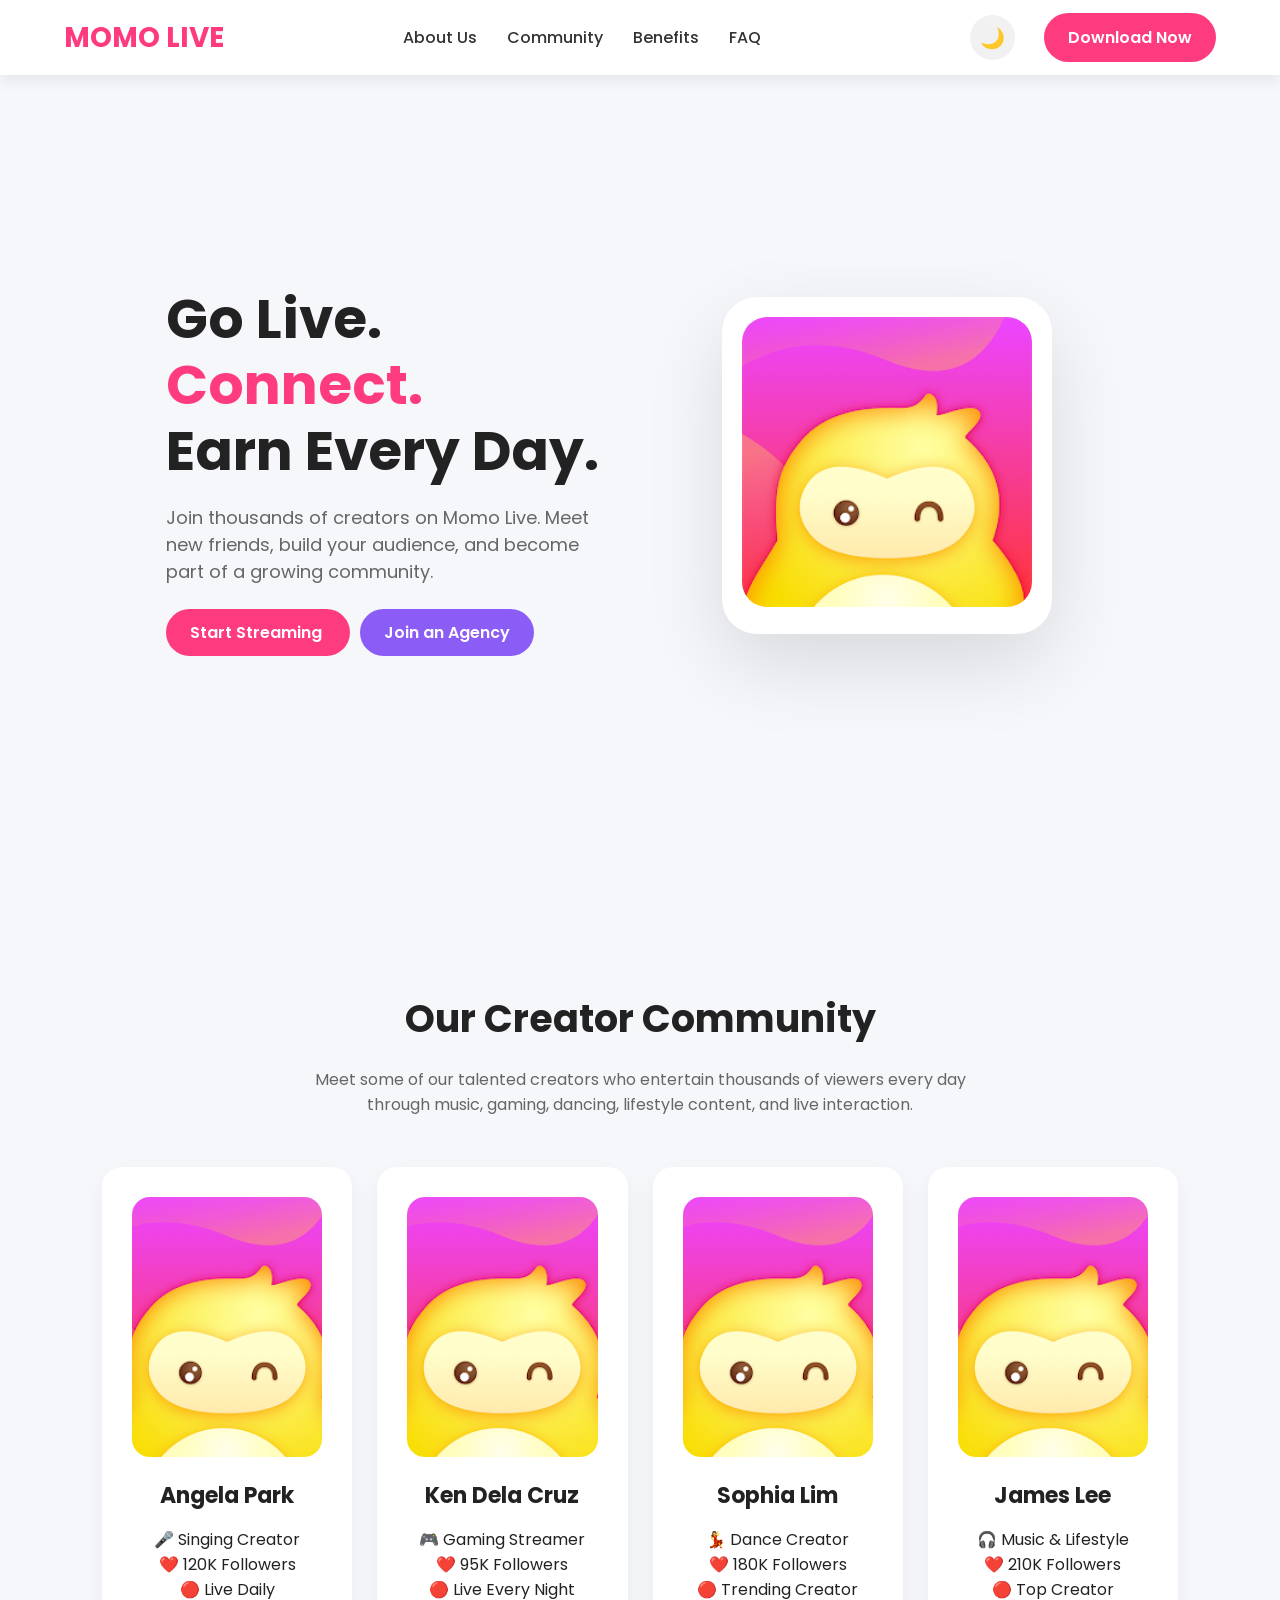
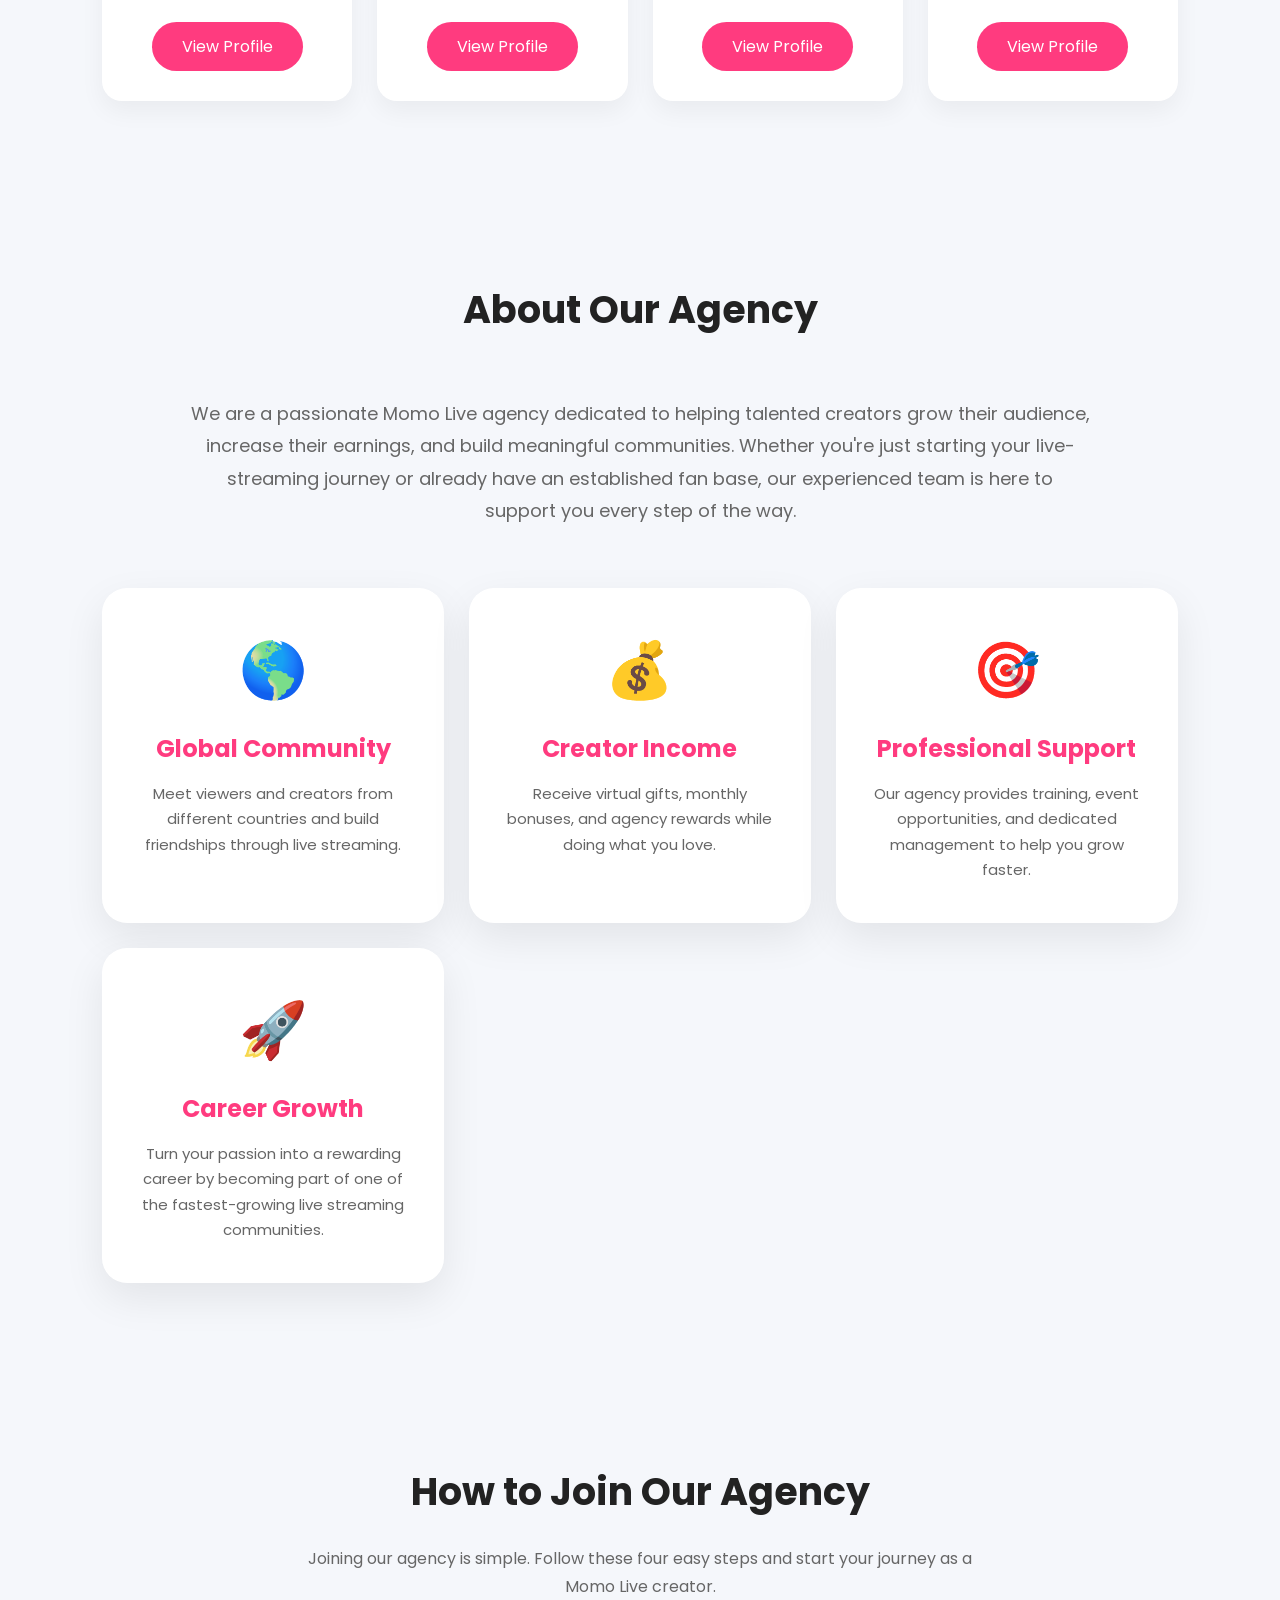
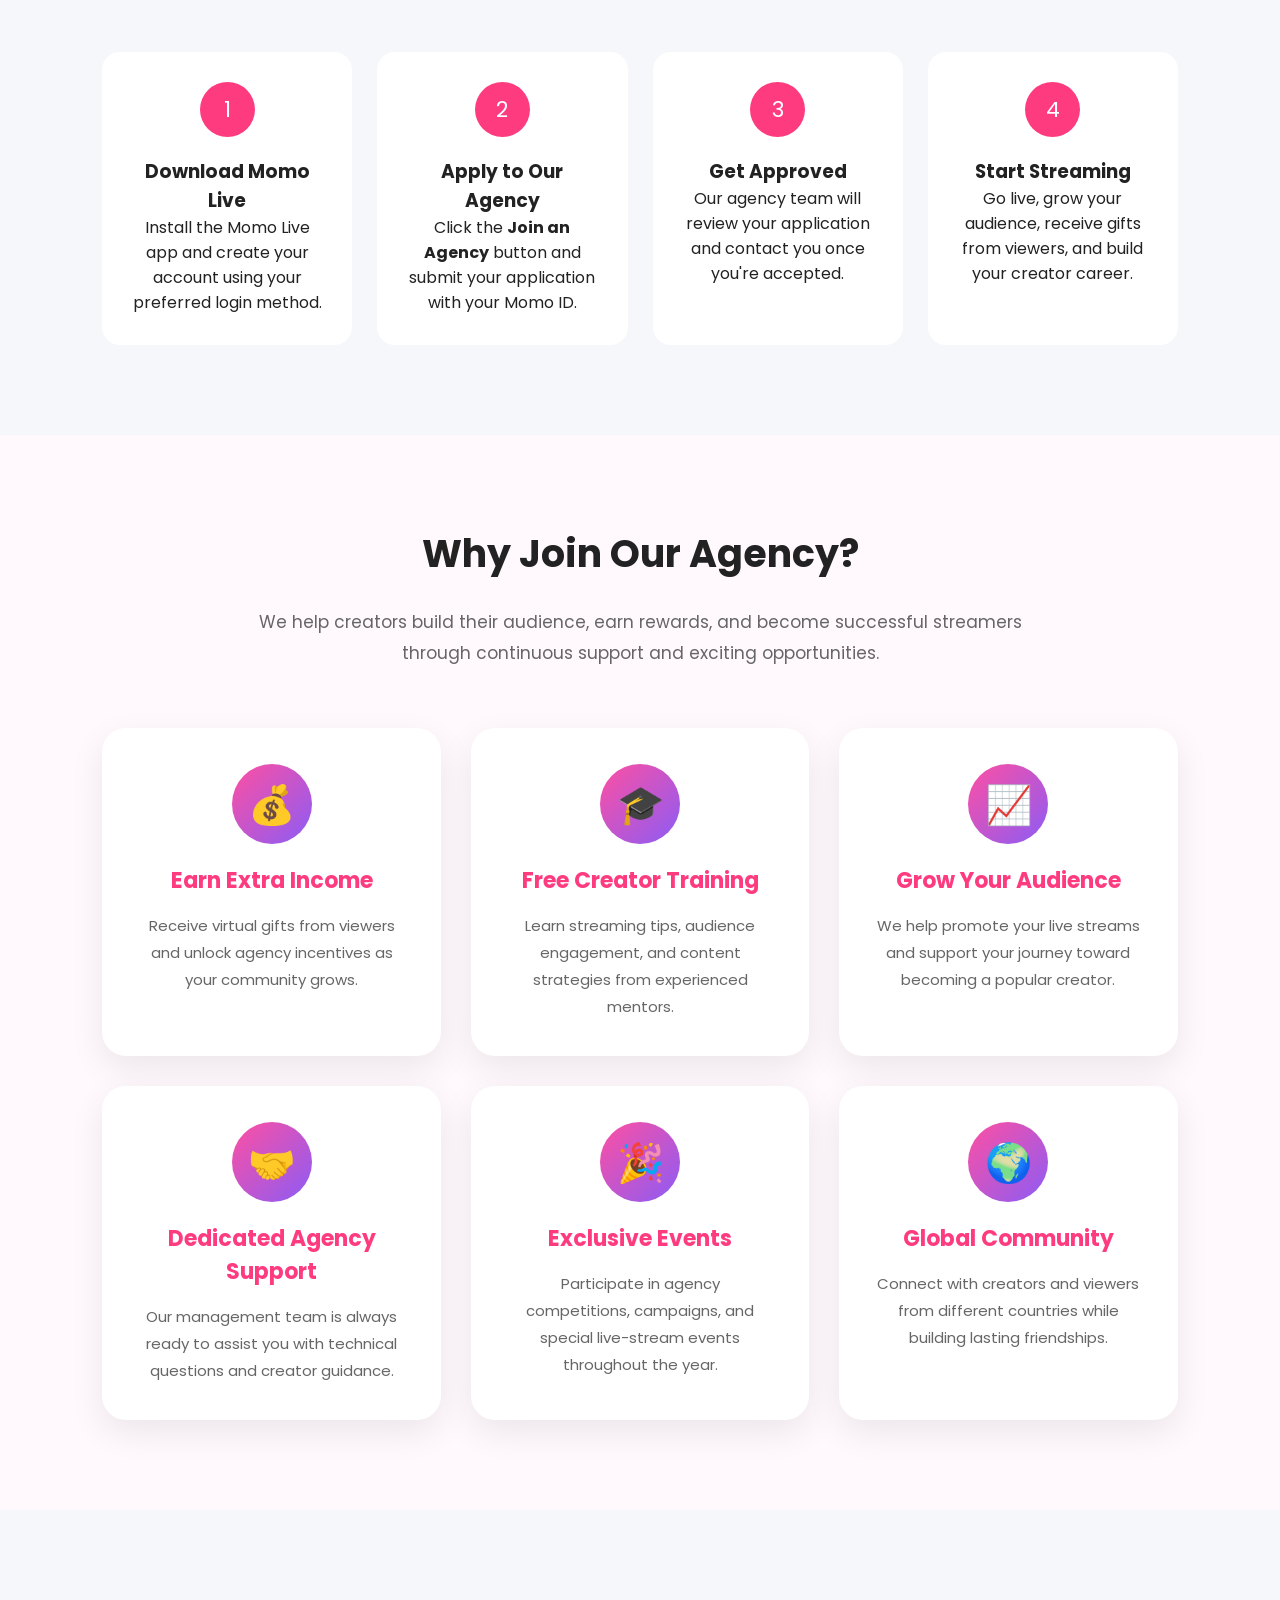
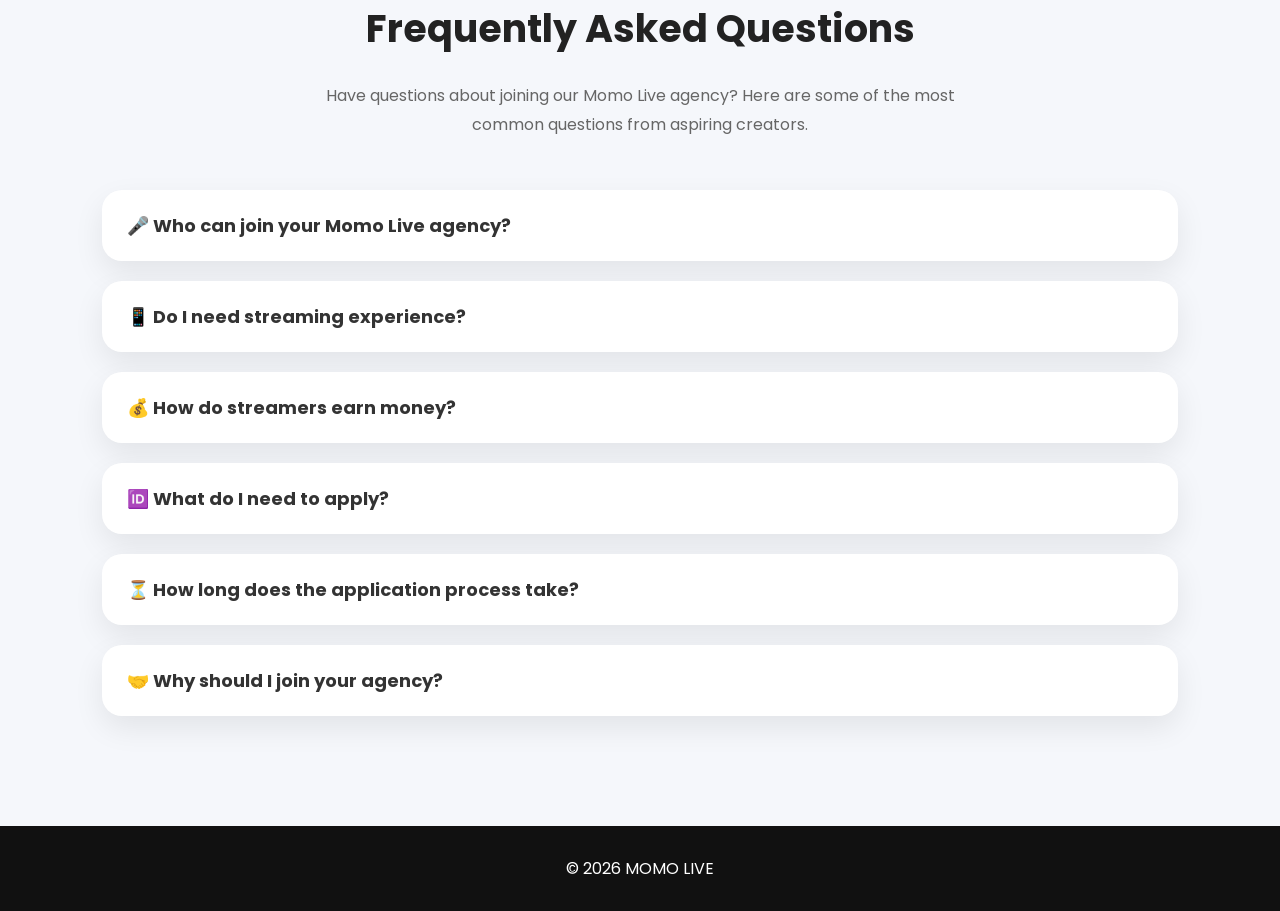
==== commit 6ea2ef59: "add Dark Mode :)" ====
--- a/index.html
+++ b/index.html
@@ -22,45 +22,44 @@
         MOMO LIVE
     </div>
 
-    <div class="menu-toggle" id="menu-toggle">
-
-        <span></span>
-        <span></span>
-        <span></span>
-
-    </div>
-
     <ul id="nav-links">
 
         <li><a href="#about">About Us</a></li>
-
         <li><a href="#community">Community</a></li>
-
         <li><a href="#benefits">Benefits</a></li>
-
         <li><a href="#faq">FAQ</a></li>
 
         <li>
-
             <a href="https://apkpure.net/momo-live-live-stream-chat/com.huixin.momo"
                target="_blank"
                class="mobile-download">
-
                Download App
-
             </a>
-
         </li>
 
     </ul>
 
-    <a href="https://apkpure.net/momo-live-live-stream-chat/com.huixin.momo"
-       target="_blank"
-       class="btn desktop-btn">
-
-        Download Now
-
-    </a>
+    <div class="nav-actions">
+
+        <button id="theme-toggle" class="theme-btn">
+            🌙
+        </button>
+
+        <a href="https://apkpure.net/momo-live-live-stream-chat/com.huixin.momo"
+           target="_blank"
+           class="btn desktop-btn">
+            Download Now
+        </a>
+
+        <div class="menu-toggle" id="menu-toggle">
+
+            <span></span>
+            <span></span>
+            <span></span>
+
+        </div>
+
+    </div>
 
 </nav>
 
--- a/css/style.css
+++ b/css/style.css
@@ -21,6 +21,7 @@
 background:white;
 box-shadow:0 5px 15px rgba(0,0,0,.08);
 z-index:999;
+padding-top:env(safe-area-inset-top);
 }
 
 nav{
@@ -69,7 +70,15 @@
 background:#e92f6d;
 transform:translateY(-3px);
 }
-
+.nav-actions{
+
+display:flex;
+
+align-items:center;
+
+gap:14px;
+
+}
 
 
 .menu-toggle{
@@ -105,7 +114,13 @@
 display:none;
 
 }
+
  
+ 
+.btn:hover{
+   color:white !important;
+   background:#8b5cf6;
+}
 
 .overlay{
 
@@ -513,10 +528,13 @@
 
 }
 
+.desktop-btn{
+    display:none;
+}
 
 
 .logo{
-font-size:24px;
+font-size:18px;
 }
 
 nav ul{
@@ -665,7 +683,7 @@
 }
 
 .mobile-download:hover{
-   color:white;
+   color:white !important;
    background:#8b5cf6;
 }
 
@@ -699,7 +717,207 @@
 
 }
 
-
-}
-
-
+.theme-btn{
+
+    width:42px;
+    height:42px;
+    font-size:18px;
+    margin-right:8px;
+
+}
+
+
+}
+
+
+
+
+/* night mode  */
+
+/* ==========================
+   THEME BUTTON
+========================== */
+
+.theme-btn{
+
+width:45px;
+
+height:45px;
+
+border:none;
+
+border-radius:50%;
+
+background:#f1f1f1;
+
+cursor:pointer;
+
+font-size:20px;
+
+transition:.3s;
+
+margin-right:15px;
+
+}
+
+.theme-btn:hover{
+
+transform:rotate(25deg);
+
+background:#ff4fa2;
+
+color:white;
+
+}
+
+/* ==========================
+   DARK MODE
+========================== */
+
+body.dark{
+
+background:#121212;
+
+color:#ffffff;
+
+}
+
+/* Header */
+
+body.dark header{
+
+background:#1a1a1a;
+
+box-shadow:0 5px 20px rgba(0,0,0,.5);
+
+}
+
+/* Navigation */
+
+body.dark nav a{
+
+color:#f3f3f3;
+
+}
+
+body.dark nav a:hover{
+
+color:#ff4fa2;
+
+}
+
+/* Cards */
+
+body.dark .card,
+
+body.dark .feature,
+
+body.dark .step,
+
+body.dark .benefit-card,
+
+body.dark .faq-item,
+
+body.dark .member,
+
+body.dark .join,
+
+body.dark .stat,
+
+body.dark .phone{
+
+background:#1d1d1d;
+
+color:white;
+
+box-shadow:none;
+
+border:1px solid rgba(255,255,255,.08);
+
+}
+
+/* Paragraphs */
+
+body.dark p,
+
+body.dark .answer{
+
+color:#cfcfcf;
+
+}
+
+/* Titles */
+
+body.dark h1,
+
+body.dark h2,
+
+body.dark h3{
+
+color:white;
+
+}
+
+/* Inputs (future use) */
+
+body.dark input,
+
+body.dark textarea,
+
+body.dark select{
+
+background:#2a2a2a;
+
+color:white;
+
+border:1px solid #444;
+
+}
+
+/* Footer */
+
+body.dark footer{
+
+background:#0c0c0c;
+
+}
+
+/* Hero */
+
+body.dark .hero{
+
+background:#121212;
+
+}
+
+/* Benefits */
+
+body.dark #benefits{
+
+background:#181818;
+
+}
+
+/* FAQ */
+
+body.dark .faq-item{
+
+border:1px solid #2b2b2b;
+
+}
+
+/* Mobile Drawer */
+
+body.dark nav ul{
+
+background:#1d1d1d;
+
+}
+
+body.dark .theme-btn{
+
+background:#2a2a2a;
+
+color:white;
+
+}
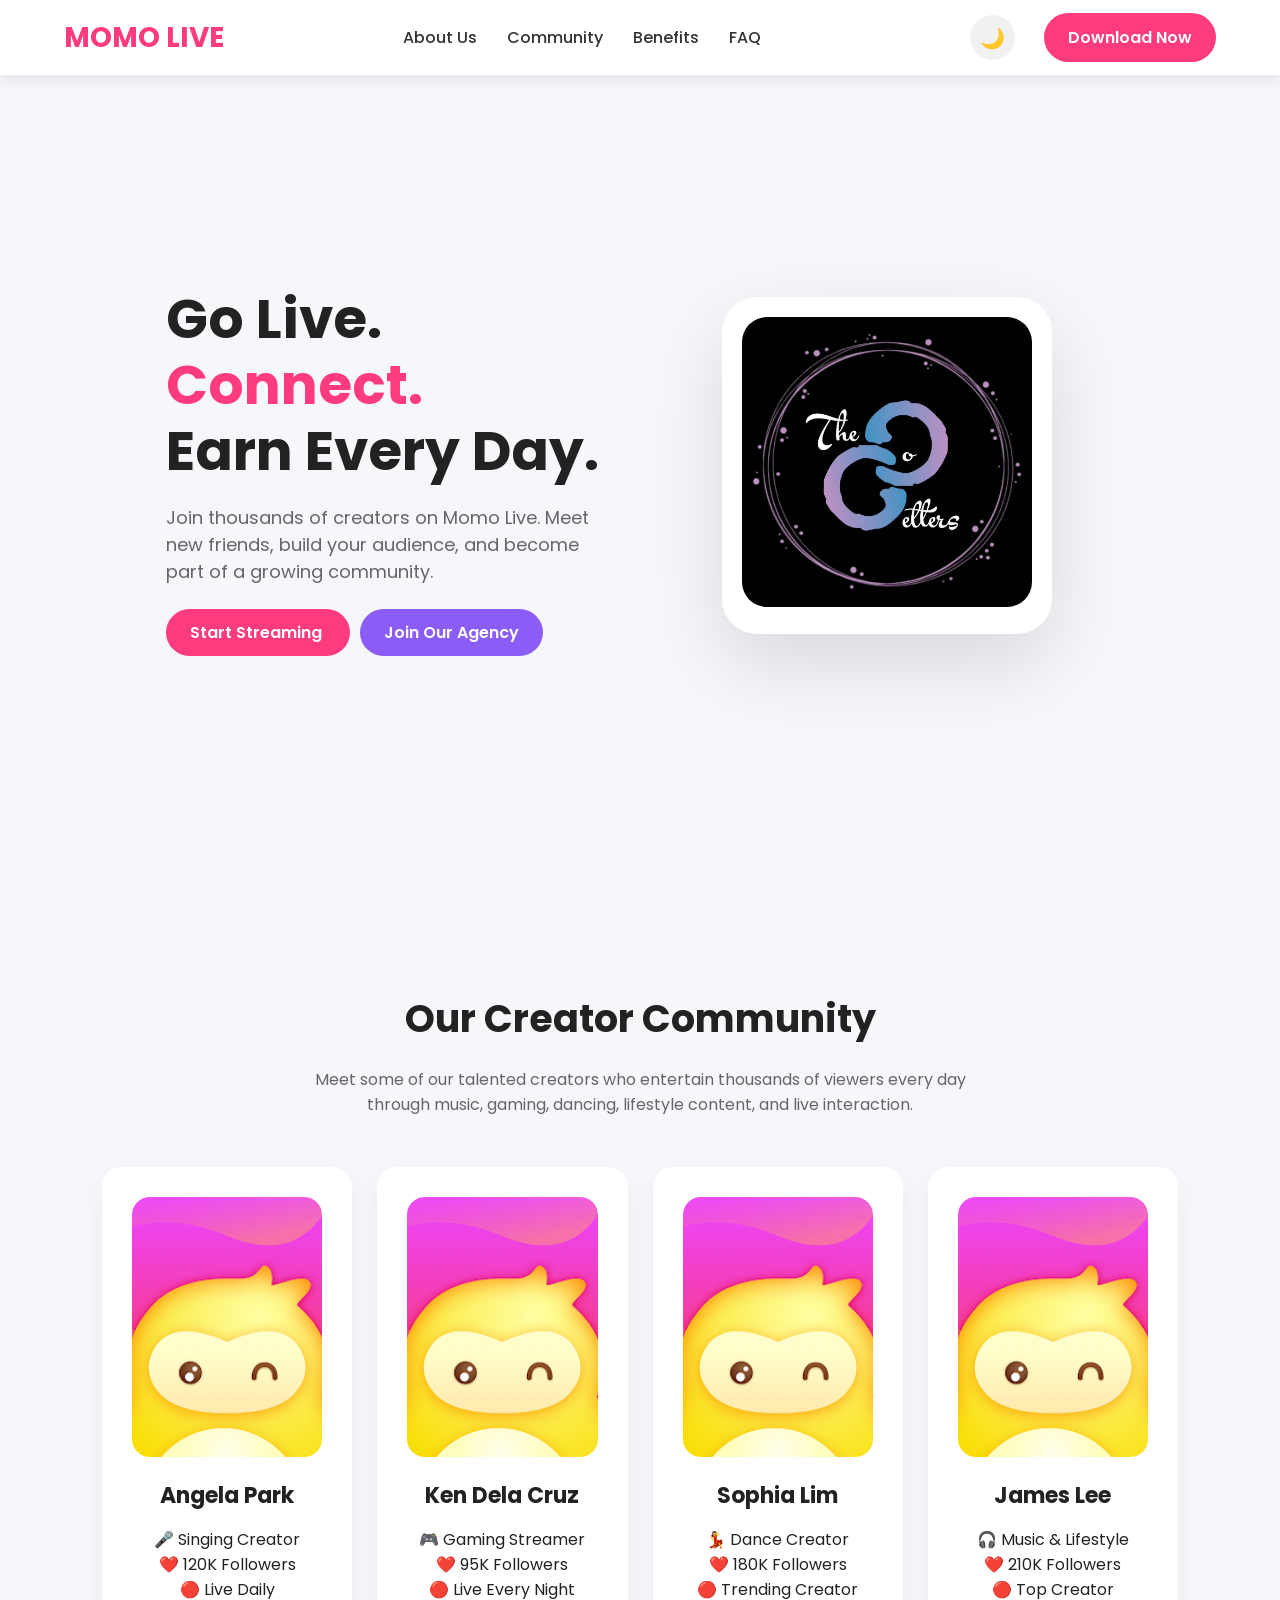
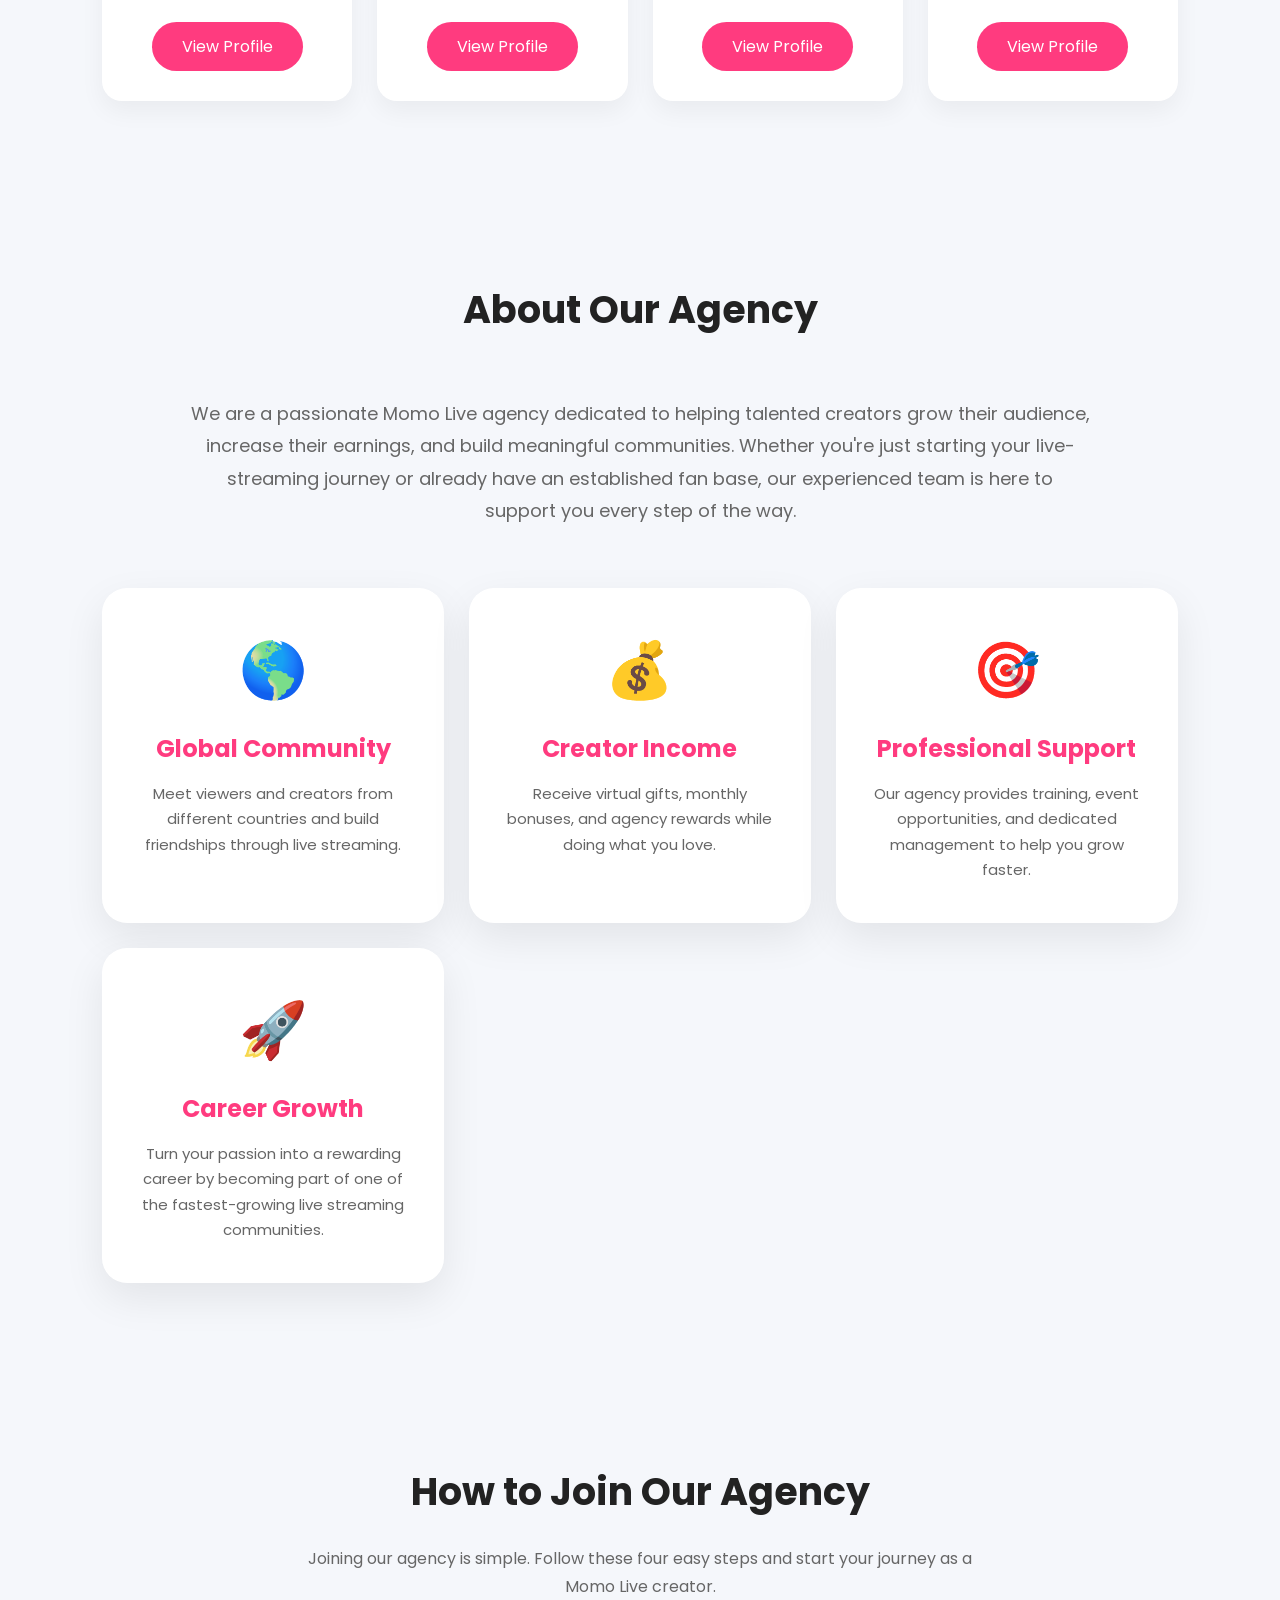
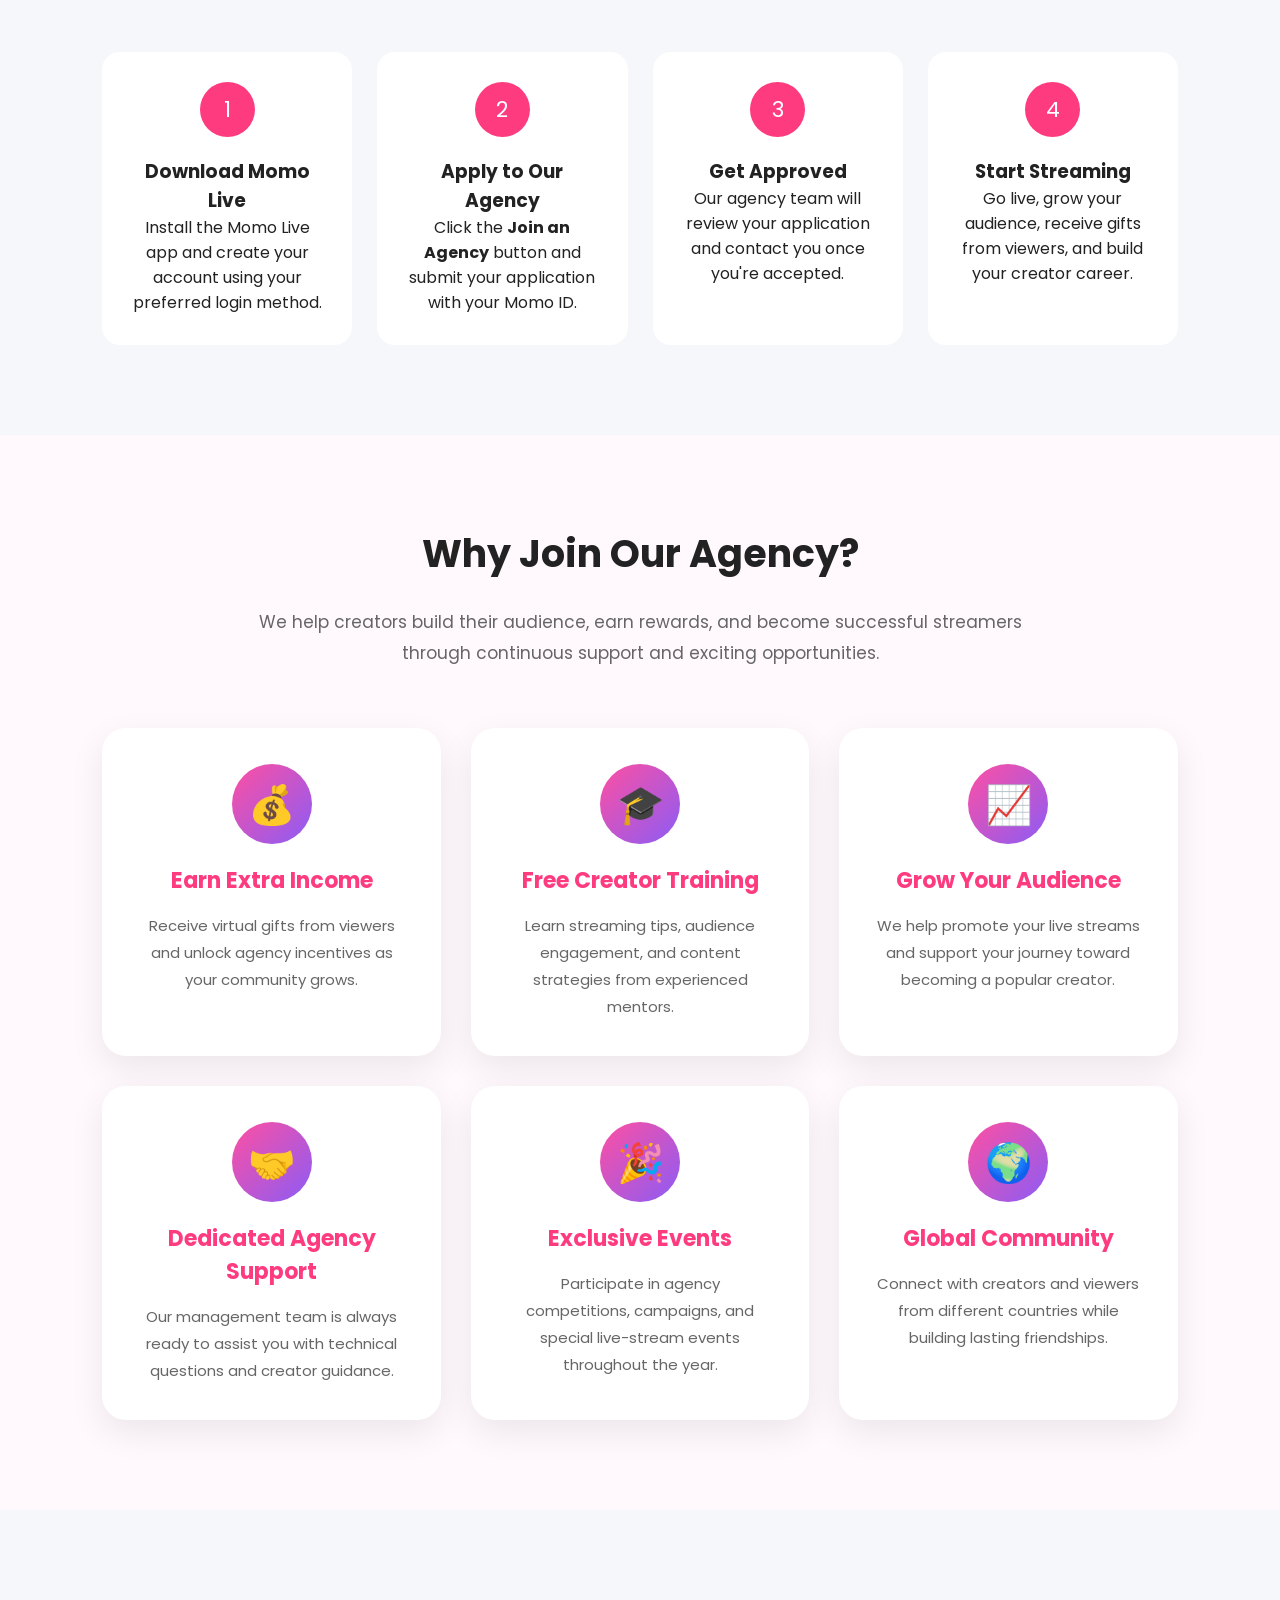
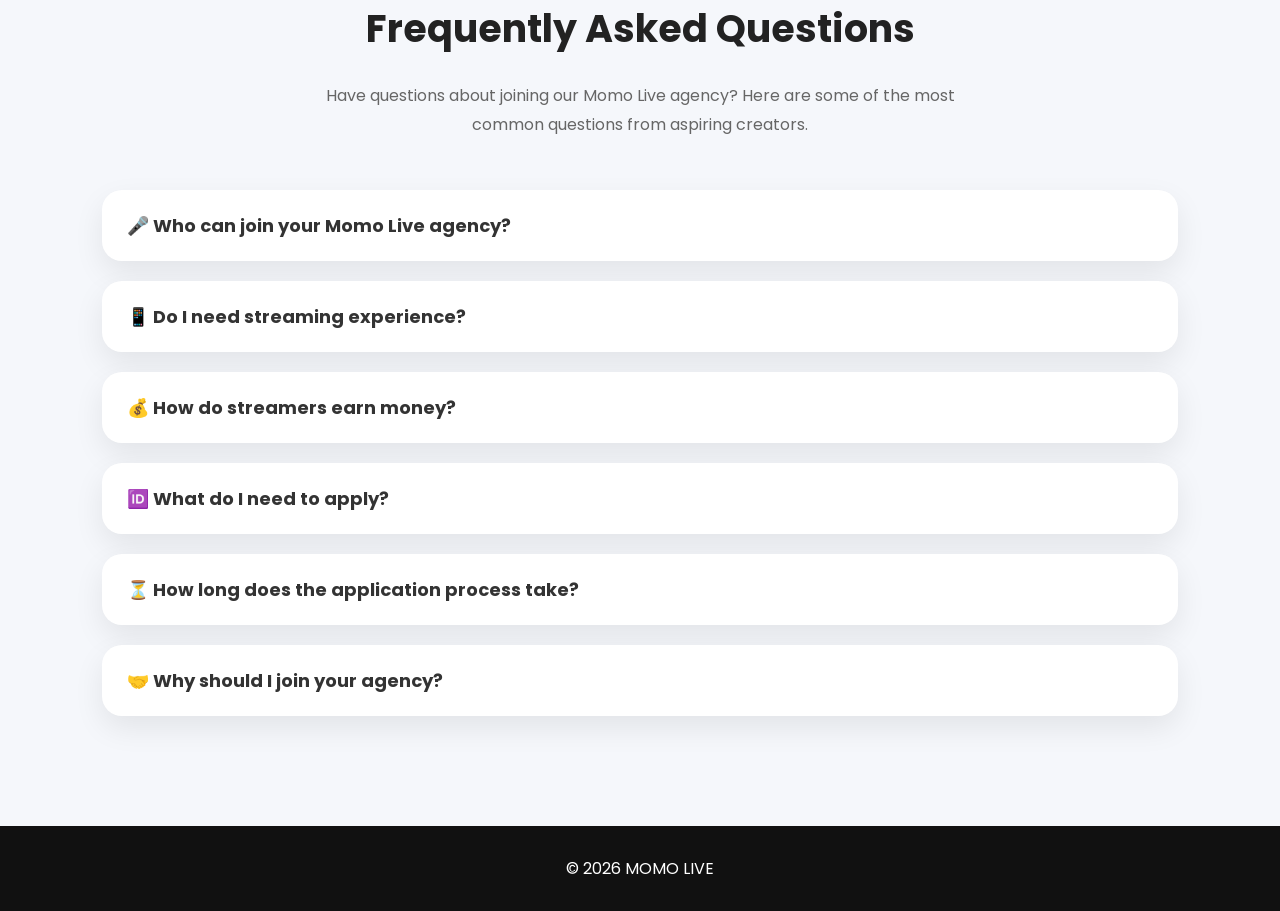
==== commit b8c2a8e8: "update logo" ====
--- a/index.html
+++ b/index.html
@@ -47,7 +47,7 @@
 
         <a href="https://apkpure.net/momo-live-live-stream-chat/com.huixin.momo"
            target="_blank"
-           class="btn desktop-btn">
+           class="btn desktop-btn dwn-btn">
             Download Now
         </a>
 
@@ -97,7 +97,7 @@
 </a>
 
 <a href="agency.html" class="btn" style="margin-left:10px;background:#8b5cf6;">
-Join an Agency
+Join Our Agency
 </a>
 
 </div>
@@ -106,7 +106,7 @@
 
 <div class="phone">
 
-<img src="images/momo1.png?w=500" alt="">
+<img src="images/ggfam-icon.jpg?w=600" alt="">
 
 </div>
 
--- a/css/style.css
+++ b/css/style.css
@@ -117,7 +117,7 @@
 
  
  
-.btn:hover{
+.dwn-btn:hover{
    color:white !important;
    background:#8b5cf6;
 }
@@ -588,6 +588,9 @@
 margin:auto;
 
 }
+.btn{
+    margin-left: 0px !important;
+}
 
 .hero .btn{
 
